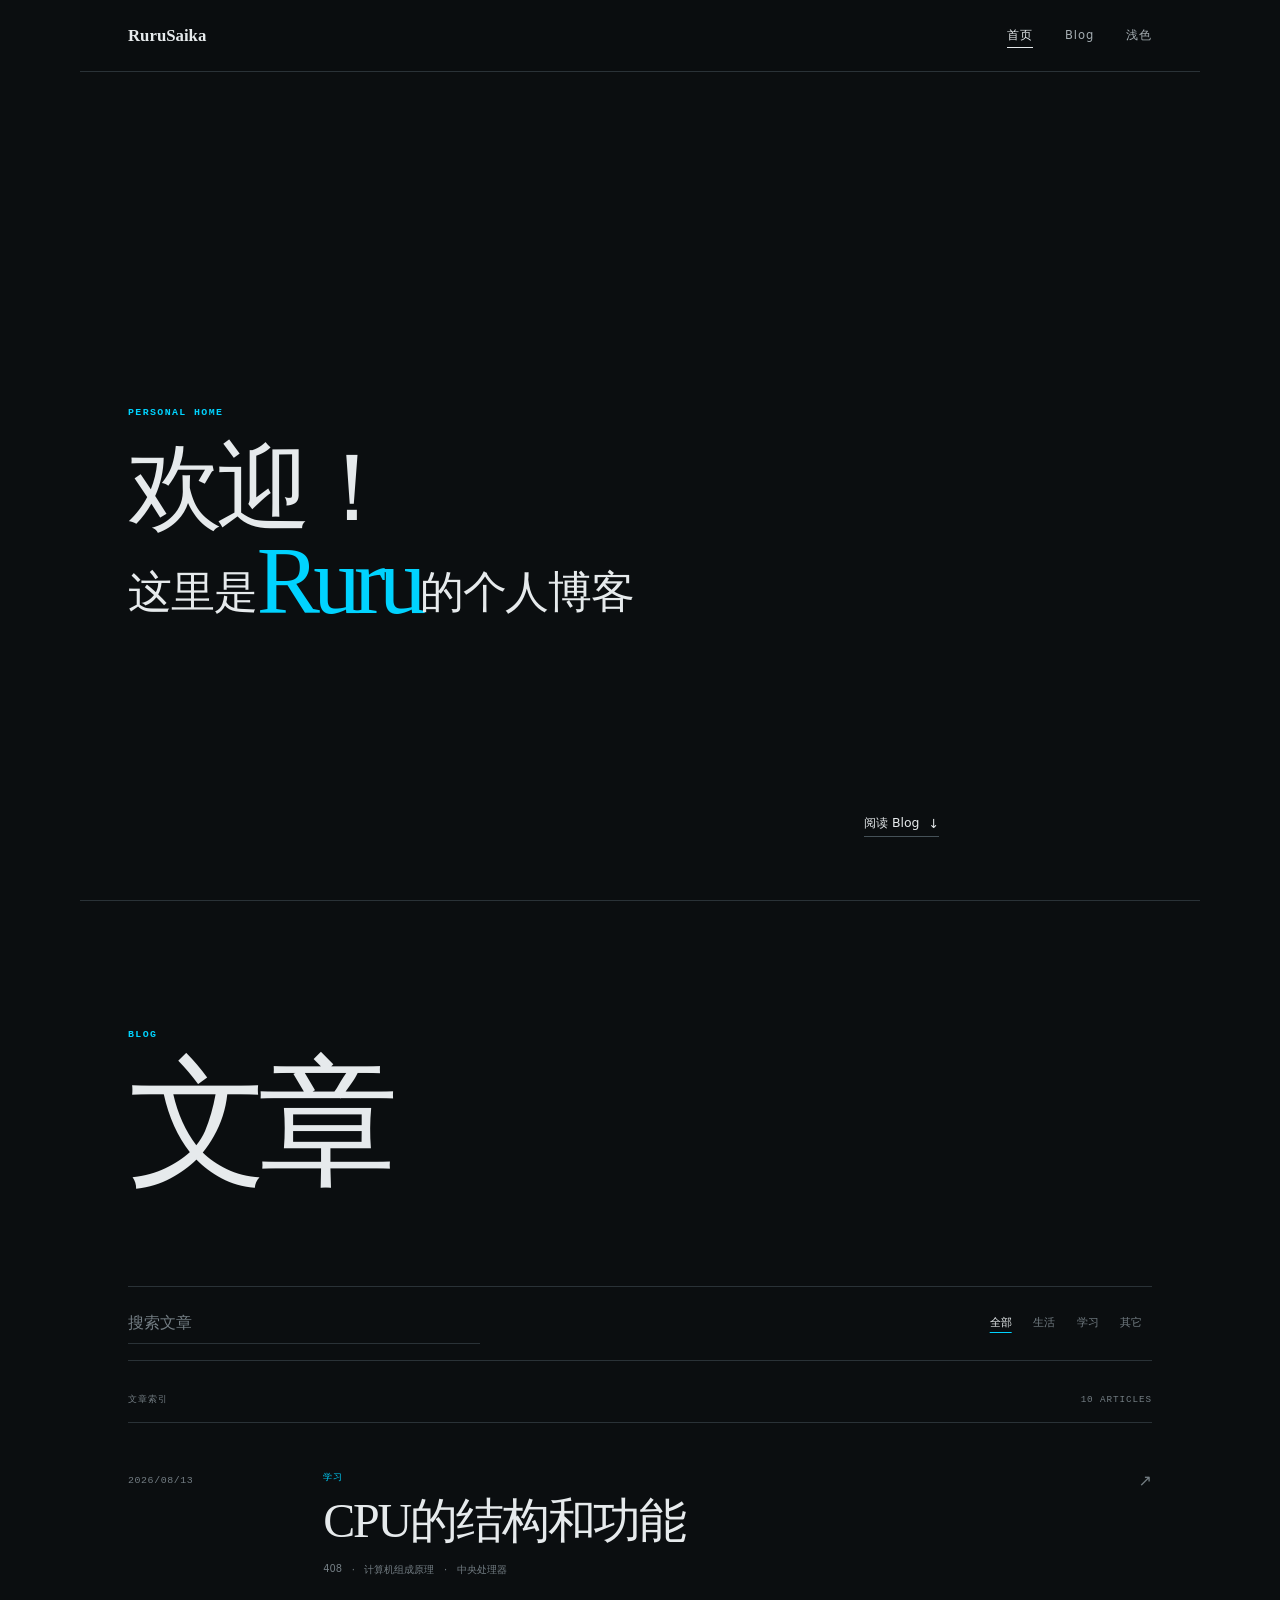
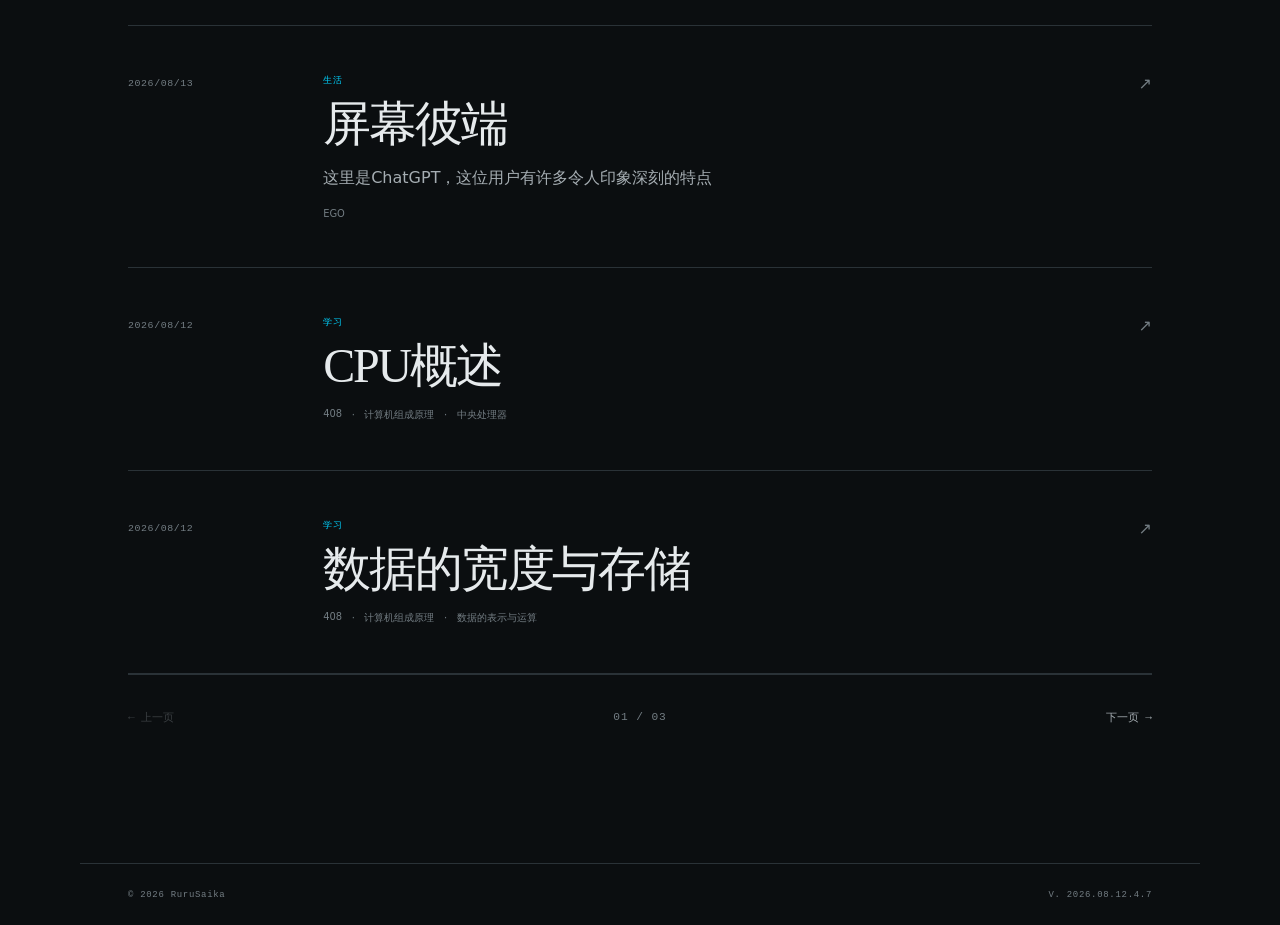
==== index.html @ 7f9a0cf4 "Replace manual blog order with dated pagination" ====
<!doctype html>
<html lang="zh-CN" data-theme="dark">
<head>
    <meta charset="UTF-8">
    <meta name="viewport" content="width=device-width, initial-scale=1.0">
    <meta name="color-scheme" content="dark light">
    <meta name="description" content="RuruSaika 的个人主页与 Blog。">
    <meta name="theme-color" content="#0b0e10">
    <meta name="rurusaika-preference-version" content="2026.08.12.4">
    <meta name="rurusaika-site-version" content="2026.08.12.4.6">
    <meta property="og:type" content="website">
    <meta property="og:url" content="https://rurusaika.github.io/">
    <meta property="og:title" content="RuruSaika — 个人主页">
    <meta property="og:description" content="RuruSaika 的个人主页与 Blog。">
    <meta name="twitter:card" content="summary">
    <meta name="twitter:title" content="RuruSaika — 个人主页">
    <meta name="twitter:description" content="RuruSaika 的个人主页与 Blog。">
    <title>RuruSaika — 个人主页</title>
    <link rel="icon" href="static/img/favicon.svg" type="image/svg+xml" data-theme-favicon data-dark-href="static/img/favicon.svg" data-light-href="static/img/favicon-light.svg">
    <link rel="icon" href="static/img/favicon.ico" sizes="any">
    <link rel="icon" href="static/img/favicon-32.png" type="image/png" sizes="32x32" data-theme-favicon data-dark-href="static/img/favicon-32.png" data-light-href="static/img/favicon-light-32.png">
    <link rel="apple-touch-icon" href="static/img/apple-touch-icon-180.png" sizes="180x180">
    <link rel="stylesheet" href="static/vendor/katex/katex.min.css?v=0.18.4">
    <link rel="stylesheet" href="static/css/styles.css?v=2026.08.12.4.6">
    <script src="static/js/site-version.js?v=2026.08.12.4.6" defer></script>
    <script src="static/vendor/markdown-it/markdown-it.umd.min.js?v=15.0.0" defer></script>
    <script src="static/vendor/katex/katex.min.js?v=0.18.4" defer></script>
    <script src="static/vendor/katex/auto-render.min.js?v=0.18.4" defer></script>
    <script src="study/shared.js?v=2026.08.12.4.6" defer></script>
    <script src="static/js/blog.js?v=2026.08.12.4.6" defer></script>
    <script src="static/js/script.js?v=2026.08.12.4.6" defer></script>
</head>
<body>
    <a class="skip-link" href="#main">跳到主要内容</a>

    <header class="site-header" data-header>
        <a class="brand" href="#top" aria-label="回到页面顶部">RuruSaika</a>
        <nav class="main-nav" aria-label="主要导航">
            <a href="#top">首页</a>
            <a href="#blog">Blog</a>
            <button class="theme-toggle" type="button" data-theme-toggle aria-label="切换为浅色主题" aria-pressed="false">
                <span data-theme-label>浅色</span>
            </button>
        </nav>
    </header>

    <main id="main" tabindex="-1">
        <section class="hero" id="top" aria-labelledby="hero-title">
            <div class="hero-heading">
                <p class="eyebrow">PERSONAL HOME</p>
                <h1 id="hero-title">
                    欢迎！<br>
                    <span class="hero-title-small">这里是</span><span class="hero-title-accent">Ruru</span><span class="hero-title-small">的个人博客</span>
                </h1>
            </div>
            <div class="hero-note">
                <a class="text-link" href="#blog">阅读 Blog <span aria-hidden="true">↓</span></a>
            </div>
        </section>

        <section class="blog-section" id="blog" aria-labelledby="blog-title" data-blog-section>
            <header class="blog-heading" data-blog-intro>
                <div>
                    <p class="eyebrow">BLOG</p>
                    <h2 id="blog-title">文章</h2>
                </div>
            </header>

            <div class="blog-index" data-blog-index>
                <div class="blog-toolbar">
                    <label class="blog-search">
                        <span class="visually-hidden">搜索文章</span>
                        <input type="search" data-blog-search placeholder="搜索文章" autocomplete="off">
                    </label>
                    <div class="blog-controls">
                        <div class="blog-filters" data-blog-filters aria-label="按分类筛选">
                            <button class="active" type="button" data-category="全部">全部</button>
                            <button type="button" data-category="生活">生活</button>
                            <button type="button" data-category="学习">学习</button>
                            <button type="button" data-category="其它">其它</button>
                        </div>
                    </div>
                </div>

                <div class="blog-summary">
                    <span>文章索引</span>
                    <p data-blog-count>LOADING...</p>
                </div>
                <div class="blog-list" data-blog-posts aria-live="polite">
                    <div class="blog-empty">正在整理文章……</div>
                </div>
                <nav class="blog-pagination" data-blog-pagination aria-label="文章分页" hidden>
                    <button type="button" data-blog-page="previous">← 上一页</button>
                    <span data-blog-page-status>01 / 01</span>
                    <button type="button" data-blog-page="next">下一页 →</button>
                </nav>
            </div>

            <article class="blog-reader" data-blog-reader hidden aria-live="polite">
                <button class="blog-back" type="button" data-blog-back>← 返回全部文章</button>
                <div data-blog-article><div class="blog-article-state">正在打开文章……</div></div>
            </article>
        </section>
    </main>

    <footer class="site-footer">
        <span>© <span data-year>2026</span> RuruSaika</span>
        <span>V. <span data-site-version>2026.08.12.4.6</span></span>
    </footer>
</body>
</html>
---- static/css/styles.css ----
:root {
    color-scheme: dark;
    --bg: #0b0e10;
    --surface: #101519;
    --text: #e6eaec;
    --text-soft: #a5adb2;
    --text-faint: #737d83;
    --line: #2a3237;
    --line-strong: #455158;
    --accent: #00d3ff;
    --accent-ink: #051014;
    --header-bg: rgba(11, 14, 16, 0.9);
    --selection: rgba(0, 211, 255, 0.24);
    --max-width: 1120px;
    --reading-width: 720px;
    --page-pad: clamp(1.25rem, 4vw, 3rem);
    --serif: Georgia, "Times New Roman", "Noto Serif SC", serif;
    --sans: Inter, "Noto Sans SC", "Microsoft YaHei", system-ui, sans-serif;
    --mono: "Cascadia Code", "SFMono-Regular", Consolas, monospace;
}

[data-theme="light"] {
    color-scheme: light;
    --bg: #d8d9dd;
    --surface: #e2e3e6;
    --text: #171a1c;
    --text-soft: #51595e;
    --text-faint: #6b7479;
    --line: #b8bdc1;
    --line-strong: #8a9499;
    --accent: #005f73;
    --accent-ink: #f5fbfc;
    --header-bg: rgba(216, 217, 221, 0.9);
    --selection: rgba(0, 95, 115, 0.18);
}

*, *::before, *::after { box-sizing: border-box; }

html {
    scroll-behavior: smooth;
    scroll-padding-top: 5rem;
}

body {
    min-width: 320px;
    margin: 0;
    background: var(--bg);
    color: var(--text);
    font-family: var(--sans);
    font-size: 16px;
    -webkit-font-smoothing: antialiased;
    text-rendering: optimizeLegibility;
}

::selection { background: var(--selection); }

a { color: inherit; }
button, input { font: inherit; }
button { color: inherit; }

:focus-visible {
    outline: 2px solid var(--accent);
    outline-offset: 4px;
}

[hidden] { display: none !important; }

.visually-hidden {
    position: absolute;
    width: 1px;
    height: 1px;
    padding: 0;
    margin: -1px;
    overflow: hidden;
    clip: rect(0, 0, 0, 0);
    white-space: nowrap;
    border: 0;
}

.skip-link {
    position: fixed;
    top: 0.75rem;
    left: 0.75rem;
    z-index: 100;
    padding: 0.7rem 0.9rem;
    background: var(--accent);
    color: var(--accent-ink);
    text-decoration: none;
    transform: translateY(-160%);
}

.skip-link:focus { transform: translateY(0); }

.site-header,
.hero,
.blog-section,
.site-footer {
    width: min(100%, var(--max-width));
    margin-inline: auto;
    padding-inline: var(--page-pad);
}

.site-header {
    position: sticky;
    top: 0;
    z-index: 20;
    min-height: 4.5rem;
    display: flex;
    align-items: center;
    justify-content: space-between;
    gap: 2rem;
    border-bottom: 1px solid var(--line);
    background: var(--header-bg);
    backdrop-filter: blur(14px);
}

.brand {
    font-family: var(--serif);
    font-size: 1.05rem;
    font-weight: 700;
    text-decoration: none;
}

.main-nav {
    display: flex;
    align-items: center;
    gap: clamp(1rem, 3vw, 2rem);
}

.main-nav a,
.theme-toggle {
    padding: 0.25rem 0;
    border: 0;
    border-bottom: 1px solid transparent;
    background: transparent;
    color: var(--text-soft);
    cursor: pointer;
    font-size: 0.72rem;
    letter-spacing: 0.08em;
    text-decoration: none;
}

.main-nav a:hover,
.main-nav a.is-active,
.theme-toggle:hover {
    border-bottom-color: currentColor;
    color: var(--text);
}

.hero {
    position: relative;
    min-height: calc(100svh - 4.5rem);
    display: flex;
    align-items: center;
    padding-top: clamp(6rem, 14vh, 10rem);
    padding-bottom: clamp(3rem, 7vh, 5rem);
}

.eyebrow {
    margin: 0 0 1.5rem;
    color: var(--accent);
    font-family: var(--mono);
    font-size: 0.62rem;
    font-weight: 600;
    letter-spacing: 0.14em;
}

.hero h1 {
    margin: 0;
    font-family: var(--serif);
    font-size: clamp(4rem, 7.4vw, 7rem);
    font-weight: 500;
    line-height: 0.98;
    letter-spacing: -0.07em;
}

.hero-title-small {
    font-size: 0.46em;
    letter-spacing: -0.025em;
    vertical-align: 0.14em;
}

.hero-title-accent {
    color: var(--accent);
}

.hero-note {
    position: absolute;
    right: var(--page-pad);
    bottom: clamp(3rem, 7vh, 5rem);
    width: min(18rem, 36%);
}

.text-link {
    display: inline-flex;
    align-items: center;
    gap: 0.55rem;
    padding-bottom: 0.28rem;
    border-bottom: 1px solid var(--line-strong);
    color: var(--text);
    font-size: 0.78rem;
    text-decoration: none;
}

.text-link:hover { border-color: var(--accent); color: var(--accent); }

.blog-section {
    min-height: 100svh;
    padding-top: clamp(5.5rem, 10vw, 8rem);
    padding-bottom: clamp(6rem, 10vw, 9rem);
    border-top: 1px solid var(--line);
}

.blog-heading {
    display: grid;
    grid-template-columns: minmax(0, 1fr) minmax(18rem, 0.55fr);
    align-items: end;
    gap: clamp(2rem, 8vw, 8rem);
    margin-bottom: clamp(4rem, 8vw, 7rem);
}

.blog-heading h2 {
    margin: 0;
    font-family: var(--serif);
    font-size: clamp(4.5rem, 11vw, 9rem);
    font-weight: 500;
    line-height: 0.85;
    letter-spacing: -0.075em;
}

.blog-heading > p {
    margin: 0;
    color: var(--text-soft);
    line-height: 1.9;
}

.blog-toolbar {
    display: grid;
    grid-template-columns: minmax(12rem, 1fr) auto;
    align-items: center;
    gap: 1.5rem;
    padding: 1rem 0;
    border-top: 1px solid var(--line);
    border-bottom: 1px solid var(--line);
}

.blog-search { width: min(100%, 22rem); }

.blog-search input {
    width: 100%;
    padding: 0.65rem 0;
    border: 0;
    border-bottom: 1px solid var(--line);
    outline: none;
    background: transparent;
    color: var(--text);
}

.blog-search input::placeholder { color: var(--text-faint); }
.blog-search input:focus { border-color: var(--accent); }

.blog-controls,
.blog-filters {
    display: flex;
    align-items: center;
}

.blog-controls { gap: 1rem; }
.blog-filters { gap: 0.15rem; }

.blog-filters button {
    padding: 0.55rem 0.6rem;
    border: 0;
    background: transparent;
    color: var(--text-faint);
    cursor: pointer;
    font-size: 0.68rem;
}

.blog-filters button:hover,
.blog-filters button.active { color: var(--text); }

.blog-filters button.active { text-decoration: underline; text-decoration-color: var(--accent); text-underline-offset: 0.35rem; }

.blog-summary {
    display: flex;
    align-items: center;
    justify-content: space-between;
    gap: 2rem;
    padding: 2rem 0 1rem;
    color: var(--text-faint);
    font-family: var(--mono);
    font-size: 0.58rem;
    letter-spacing: 0.1em;
}

.blog-summary p { margin: 0; }
.blog-list { border-top: 1px solid var(--line); }

.blog-pagination {
    display: grid;
    grid-template-columns: auto 1fr auto;
    align-items: center;
    gap: 1rem;
    padding-top: 1.5rem;
    border-top: 1px solid var(--line);
    color: var(--text-faint);
    font: 0.7rem var(--mono);
    letter-spacing: 0.08em;
    text-align: center;
}

.blog-pagination[hidden] { display: none; }
.blog-pagination button {
    padding: 0.65rem 0;
    border: 0;
    background: transparent;
    color: var(--text-soft);
    cursor: pointer;
}
.blog-pagination button:hover:not(:disabled),
.blog-pagination button:focus-visible { color: var(--accent); }
.blog-pagination button:disabled { opacity: 0.3; cursor: default; }

.blog-card {
    display: grid;
    grid-template-columns: 9rem minmax(0, 1fr) auto;
    gap: clamp(1.5rem, 4vw, 4rem);
    align-items: start;
    padding: clamp(1.75rem, 4vw, 3rem) 0;
    border-bottom: 1px solid var(--line);
    text-decoration: none;
}

.blog-date {
    padding-top: 0.25rem;
    color: var(--text-faint);
    font-family: var(--mono);
    font-size: 0.62rem;
    letter-spacing: 0.06em;
}

.blog-card-content { min-width: 0; }

.blog-subject {
    display: block;
    margin-bottom: 0.7rem;
    color: var(--accent);
    font-family: var(--mono);
    font-size: 0.58rem;
    letter-spacing: 0.1em;
}

.blog-card h3 {
    margin: 0;
    font-family: var(--serif);
    font-size: clamp(1.75rem, 4vw, 3rem);
    font-weight: 500;
    line-height: 1.08;
    letter-spacing: -0.045em;
}

.blog-card p {
    max-width: 42rem;
    margin: 0.9rem 0 0;
    color: var(--text-soft);
    line-height: 1.75;
}

.blog-tags {
    display: flex;
    flex-wrap: wrap;
    gap: 0.6rem;
    margin-top: 1rem;
    color: var(--text-faint);
    font-size: 0.62rem;
}

.blog-tags span + span::before { content: "·"; margin-right: 0.6rem; }

.blog-arrow {
    color: var(--text-faint);
    font-size: 1rem;
    transition: color 160ms ease, transform 160ms ease;
}

.blog-card:hover h3,
.blog-card:focus-visible h3 { color: var(--accent); }

.blog-card:hover .blog-arrow,
.blog-card:focus-visible .blog-arrow { color: var(--accent); transform: translate(0.2rem, -0.2rem); }

.blog-empty,
.blog-article-state {
    min-height: 18rem;
    display: grid;
    place-items: center;
    align-content: center;
    padding: 3rem;
    border-bottom: 1px solid var(--line);
    color: var(--text-soft);
    text-align: center;
    line-height: 1.8;
}

.blog-empty strong,
.blog-article-state strong { display: block; margin-bottom: 0.5rem; color: var(--text); }
.blog-empty p, .blog-article-state p { margin: 0; }

.blog-reader {
    max-width: min(100%, 74rem);
    margin-inline: auto;
    scroll-margin-top: 6rem;
}

.blog-reader > .blog-back,
.blog-article-header { max-width: var(--reading-width); }

.blog-article-layout {
    max-width: var(--reading-width);
}

.blog-article-layout.has-outline {
    display: grid;
    max-width: none;
    grid-template-columns: minmax(0, var(--reading-width)) minmax(11rem, 15rem);
    grid-template-areas: "body outline";
    gap: clamp(3rem, 7vw, 7rem);
    align-items: start;
}

.blog-article-outline {
    grid-area: outline;
    position: sticky;
    top: 6rem;
    min-width: 0;
    max-height: calc(100vh - 7.5rem);
    align-self: start;
    display: grid;
    grid-template-rows: auto minmax(0, 1fr);
    margin-top: clamp(2.5rem, 7vw, 4.5rem);
}
.blog-article-body { grid-area: body; min-width: 0; }

.article-outline {
    --outline-indicator-y: 0px;
    --outline-indicator-height: 14px;
    position: relative;
    min-height: 0;
    max-height: none;
    overflow-x: clip;
    overflow-y: auto;
    margin-top: 1.5rem;
    padding-left: 1rem;
    border-left: 1px solid var(--line);
    font-family: var(--sans);
}

.article-outline-indicator {
    position: absolute;
    left: -1px;
    top: 0;
    width: 2px;
    height: var(--outline-indicator-height);
    background: var(--accent);
    opacity: 0;
    pointer-events: none;
    transform: translateY(var(--outline-indicator-y));
    transition: transform 260ms cubic-bezier(0.22, 1, 0.36, 1), height 180ms ease, opacity 160ms ease;
}
.article-outline.has-active .article-outline-indicator { opacity: 1; }

.article-outline > p {
    margin: 0 0 1rem;
    color: var(--text-faint);
    font-family: var(--mono);
    font-size: 0.58rem;
    letter-spacing: 0.12em;
}

.article-outline ol { margin: 0; padding: 0; list-style: none; }
.article-outline li { margin: 0.7rem 0; line-height: 1.45; }
.article-outline li[data-level="2"] { padding-left: 0.65rem; }
.article-outline li[data-level="3"] { padding-left: 1.3rem; }
.article-outline li[data-level="4"] { padding-left: 1.95rem; }
.article-outline a { display: block; color: var(--text-soft); font-size: 0.75rem; text-decoration: none; transition: color 160ms ease, transform 220ms ease; }
.article-outline li[data-level="1"] a { font-size: 0.84rem; }
.article-outline a.active { color: var(--accent); transform: translateX(0.18rem); }
.article-outline a:hover,
.article-outline a:focus-visible { color: var(--accent); }

.blog-back {
    display: block;
    width: max-content;
    padding: 0 0 0.7rem;
    border: 0;
    border-bottom: 1px solid var(--accent);
    background: transparent;
    color: var(--accent);
    cursor: pointer;
    font-size: 0.72rem;
    font-weight: 700;
    transition: transform 160ms ease;
}

.blog-back:hover,
.blog-back:focus-visible { transform: translateX(-0.25rem); }

.blog-article-header {
    padding: clamp(3.5rem, 9vw, 6.5rem) 0 2.5rem;
    border-bottom: 1px solid var(--line);
}

.blog-article-info {
    display: flex;
    flex-wrap: wrap;
    gap: 1rem;
    color: var(--text-faint);
    font-family: var(--mono);
    font-size: 0.58rem;
    letter-spacing: 0.08em;
}

.blog-article-info span:first-child { color: var(--accent); }

.blog-article-header h2 {
    margin: 1.3rem 0 1.5rem;
    font-family: var(--serif);
    font-size: clamp(2.8rem, 8vw, 5.5rem);
    font-weight: 500;
    line-height: 1;
    letter-spacing: -0.06em;
}

.blog-article-header > p {
    margin: 0;
    color: var(--text-soft);
    font-size: 1.05rem;
    line-height: 1.85;
}

.blog-article-body {
    padding: clamp(2.5rem, 7vw, 4.5rem) 0 1rem;
    font-family: var(--serif);
    font-size: 1.08rem;
    line-height: 1.95;
}

.blog-article-body h1,
.blog-article-body h2,
.blog-article-body h3,
.blog-article-body h4,
.blog-article-body h5,
.blog-article-body h6 {
    margin: 2.6em 0 0.8em;
    font-family: var(--serif);
    line-height: 1.25;
}

.blog-article-body h1, .blog-article-body h2 { padding-bottom: 0.45rem; border-bottom: 1px solid var(--line); font-size: 1.9rem; }
.blog-article-body h3 { font-size: 1.45rem; }
.blog-article-body p { margin: 1.2rem 0; }
.blog-article-body a { color: var(--accent); text-underline-offset: 0.2em; }
.blog-article-body mark { background: transparent; color: var(--accent); }
.blog-article-body ul, .blog-article-body ol { margin: 1rem 0; padding-left: 1.6rem; }
.blog-article-body li { margin: 0.45rem 0; padding-left: 0.15rem; }
.blog-article-body li > p { margin: 0.55rem 0; }
.blog-article-body li > ul, .blog-article-body li > ol { margin: 0.35rem 0; }
.blog-article-body .task-list-item { list-style: none; }
.blog-article-body .task-list-checkbox { margin: 0 0.5rem 0 -1.35rem; accent-color: var(--accent); }

.blog-article-body table {
    display: block;
    width: 100%;
    margin: 1.5rem 0;
    overflow-x: auto;
    border-collapse: collapse;
}

.blog-article-body th,
.blog-article-body td { padding: 0.55rem 0.75rem; border: 1px solid var(--line); text-align: left; }
.blog-article-body th { background: var(--surface); }
.blog-article-body hr { margin: 2.5rem 0; border: 0; border-top: 1px solid var(--line); }

.blog-article-body blockquote {
    margin: 2rem 0;
    padding: 0 0 0 1.25rem;
    border-left: 2px solid var(--accent);
    color: var(--text-soft);
}

.blog-article-body pre {
    overflow-x: auto;
    padding: 1.25rem;
    border: 1px solid var(--line);
    background: var(--surface);
    font: 0.88rem/1.7 var(--mono);
}

.blog-article-body code:not(pre code) {
    padding: 0.12rem 0.3rem;
    background: var(--surface);
    font-family: var(--mono);
    font-size: 0.88em;
}

.blog-article-body [id] { scroll-margin-top: 6rem; }
.blog-article-reserve { min-height: calc(100svh - min(30svh, 12rem) + 2rem); }

@media (max-width: 980px) {
    .blog-reader { max-width: var(--reading-width); }
    .blog-article-layout.has-outline {
        display: flex;
        flex-direction: column;
        gap: 0;
    }
    .blog-article-outline { order: 0; width: 100%; }
    .blog-article-body { order: 1; width: 100%; }
    .blog-article-outline { position: static; max-height: none; display: block; margin-top: 2.5rem; }
    .article-outline { position: static; max-height: none; margin-top: 2.5rem; overflow: visible; }
}

@media (prefers-reduced-motion: reduce) {
    .article-outline-indicator,
    .article-outline a { transition: none; }
}

.blog-article-body .katex { font-size: 1.05em; }
.blog-article-body .katex-display {
    max-width: 100%;
    margin: 1.8rem 0;
    padding: 0.25rem 0 0.4rem;
    overflow-x: auto;
    overflow-y: hidden;
}

.blog-article-body img {
    display: block;
    max-width: 100%;
    height: auto;
    margin: 2rem auto;
}

.blog-article-body figure { margin: 1.5rem 0; }
.blog-article-body figcaption { margin-top: 0.5rem; color: var(--text-soft); font-family: var(--sans); font-size: 0.78rem; text-align: center; }
.blog-article-body details { margin: 1.25rem 0; padding: 0.8rem 1rem; border: 1px solid var(--line); }
.blog-article-body summary { cursor: pointer; color: var(--text); font-family: var(--sans); }
.blog-article-body kbd { padding: 0.12rem 0.35rem; border: 1px solid var(--line-strong); font: 0.82em var(--mono); }

.site-footer {
    display: flex;
    justify-content: space-between;
    gap: 2rem;
    padding-top: 1.6rem;
    padding-bottom: 1.6rem;
    border-top: 1px solid var(--line);
    color: var(--text-faint);
    font-family: var(--mono);
    font-size: 0.56rem;
    letter-spacing: 0.08em;
}

@media (max-width: 820px) {
    .hero { display: grid; align-content: end; gap: 3rem; }
    .hero-note { position: static; width: auto; max-width: 34rem; }
    .blog-heading { grid-template-columns: 1fr; }
    .blog-heading > p { max-width: 34rem; }
    .blog-toolbar { grid-template-columns: 1fr; align-items: start; }
    .blog-controls { justify-content: space-between; }
}

@media (max-width: 600px) {
    html { scroll-padding-top: 4rem; }
    .site-header { min-height: 4rem; }
    .main-nav { gap: 0.9rem; }
    .main-nav a:first-child { display: none; }
    .hero { min-height: calc(100svh - 4rem); padding-top: 4rem; }
    .hero h1 { font-size: clamp(2.6rem, 10.8vw, 4.1rem); }
    .blog-heading h2 { font-size: clamp(4.2rem, 22vw, 6.5rem); }
    .blog-controls { align-items: flex-start; flex-direction: column; }
    .blog-card { grid-template-columns: 1fr auto; gap: 1.1rem; }
    .blog-date { grid-column: 1 / -1; }
    .blog-card-content { grid-column: 1; }
    .blog-arrow { grid-column: 2; grid-row: 2; }
    .blog-card p { font-size: 0.92rem; }
    .site-footer { align-items: flex-start; flex-direction: column; gap: 0.6rem; }
}

@media (prefers-reduced-motion: reduce) {
    html { scroll-behavior: auto; }
    *, *::before, *::after { transition-duration: 0.01ms !important; }
}
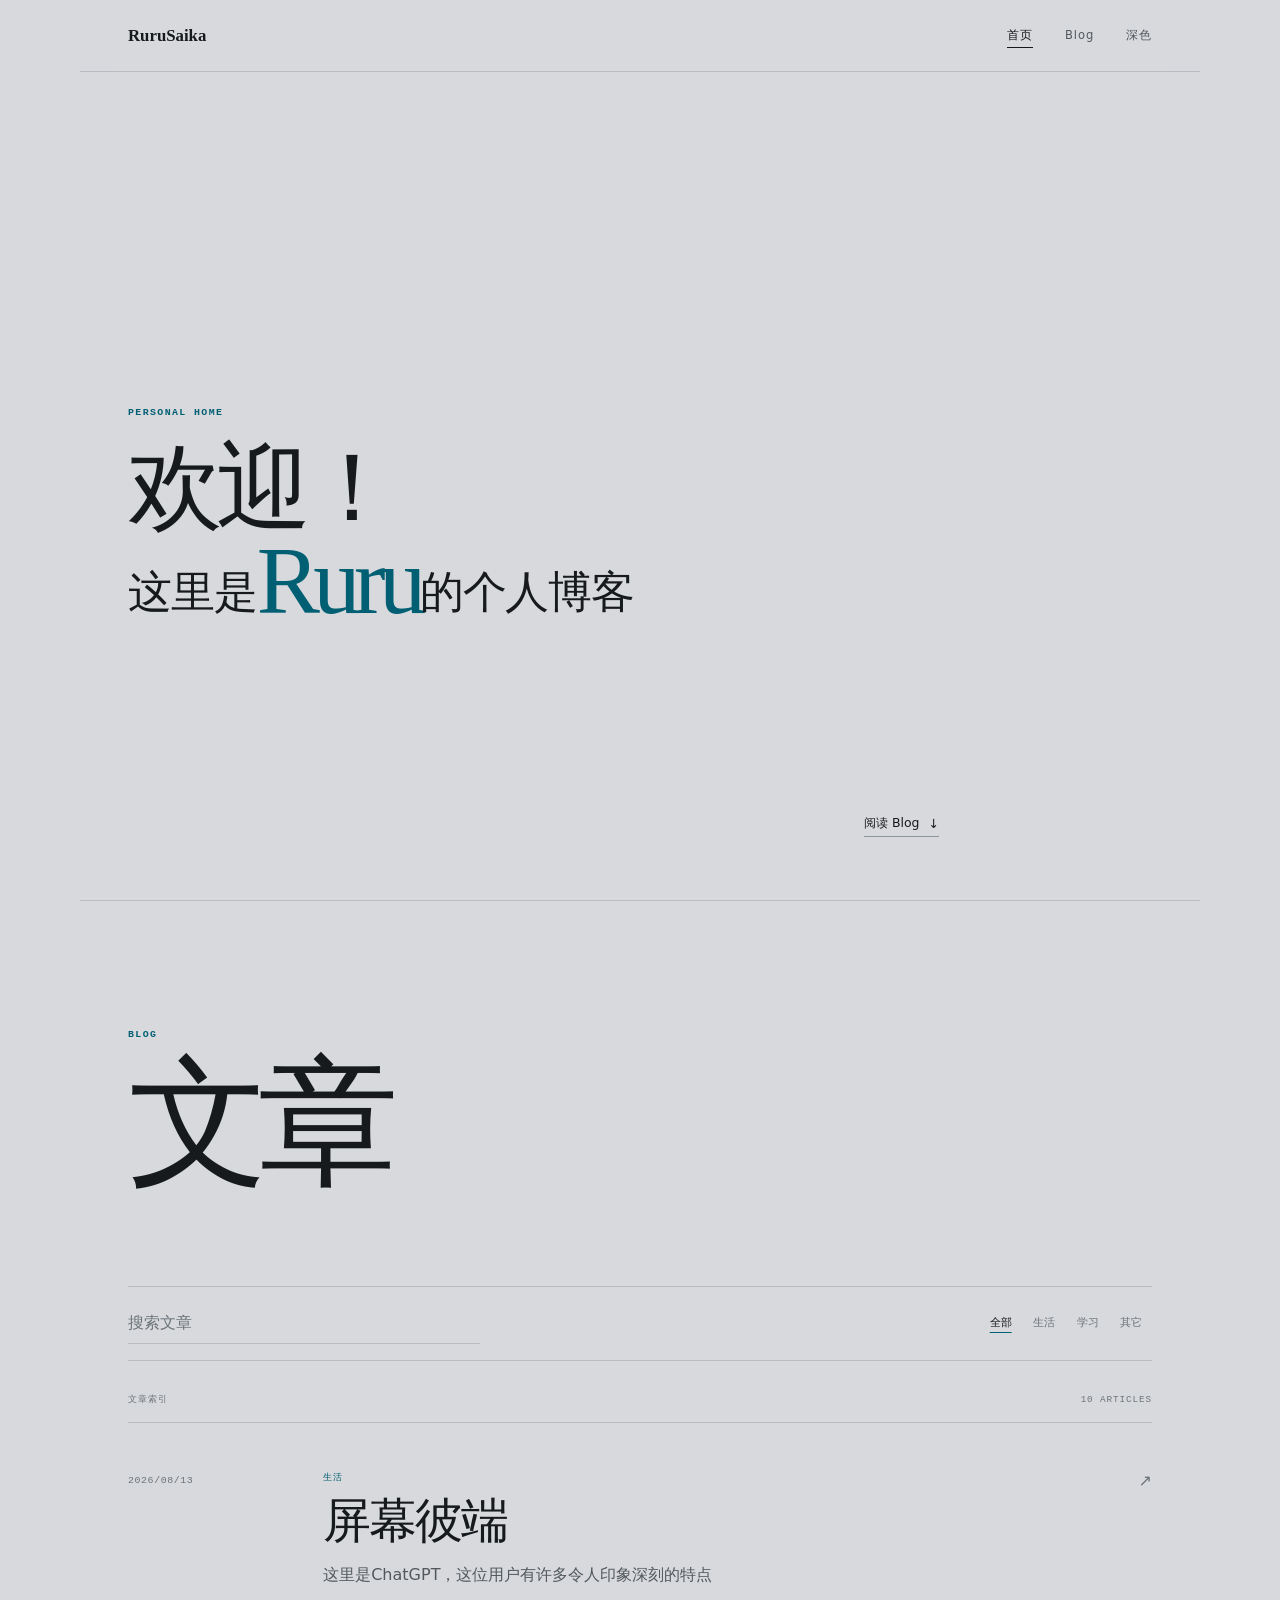
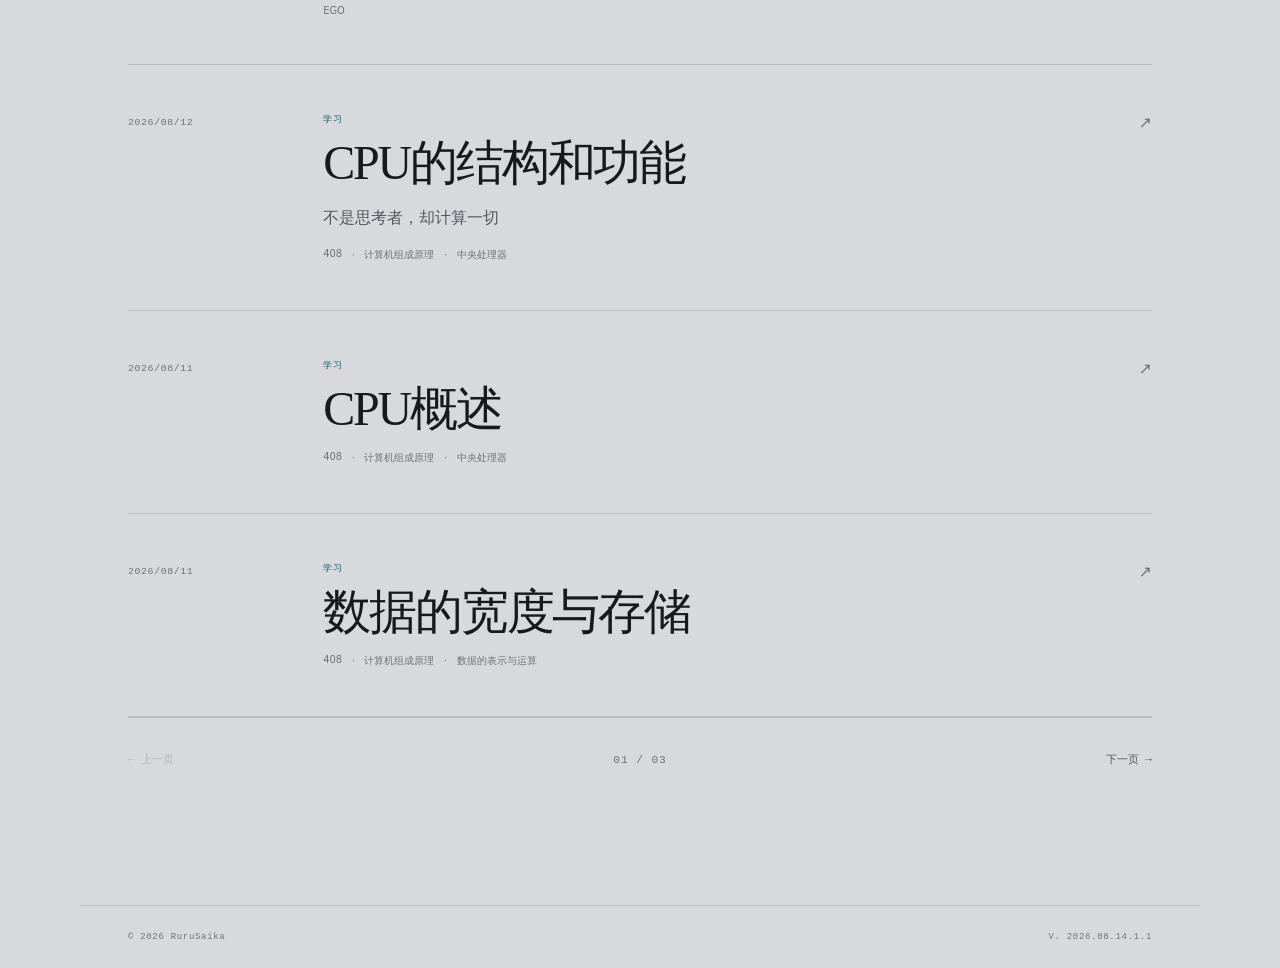
==== commit cf4d4536: "Adopt charcoal theme and browser theme preference" ====
--- a/index.html
+++ b/index.html
@@ -1,13 +1,23 @@
 <!doctype html>
-<html lang="zh-CN" data-theme="dark">
+<html lang="zh-CN" data-theme="light">
 <head>
     <meta charset="UTF-8">
     <meta name="viewport" content="width=device-width, initial-scale=1.0">
     <meta name="color-scheme" content="dark light">
     <meta name="description" content="RuruSaika 的个人主页与 Blog。">
-    <meta name="theme-color" content="#0b0e10">
-    <meta name="rurusaika-preference-version" content="2026.08.12.4">
-    <meta name="rurusaika-site-version" content="2026.08.12.4.6">
+    <meta name="theme-color" content="#d8d9dd">
+    <script>
+        (() => {
+            let theme = null;
+            try { theme = localStorage.getItem("ruru-theme"); } catch { /* Use browser preference. */ }
+            if (theme !== "light" && theme !== "dark") {
+                theme = matchMedia("(prefers-color-scheme: dark)").matches ? "dark" : "light";
+            }
+            document.documentElement.dataset.theme = theme;
+        })();
+    </script>
+    <meta name="rurusaika-preference-version" content="2026.08.14.1">
+    <meta name="rurusaika-site-version" content="2026.08.14.1.1">
     <meta property="og:type" content="website">
     <meta property="og:url" content="https://rurusaika.github.io/">
     <meta property="og:title" content="RuruSaika — 个人主页">
@@ -16,19 +26,19 @@
     <meta name="twitter:title" content="RuruSaika — 个人主页">
     <meta name="twitter:description" content="RuruSaika 的个人主页与 Blog。">
     <title>RuruSaika — 个人主页</title>
-    <link rel="icon" href="static/img/favicon.svg" type="image/svg+xml" data-theme-favicon data-dark-href="static/img/favicon.svg" data-light-href="static/img/favicon-light.svg">
-    <link rel="icon" href="static/img/favicon.ico" sizes="any">
-    <link rel="icon" href="static/img/favicon-32.png" type="image/png" sizes="32x32" data-theme-favicon data-dark-href="static/img/favicon-32.png" data-light-href="static/img/favicon-light-32.png">
-    <link rel="apple-touch-icon" href="static/img/apple-touch-icon-180.png" sizes="180x180">
+    <link rel="icon" href="static/img/favicon-light.svg" type="image/svg+xml" data-theme-favicon data-dark-href="static/img/favicon.svg" data-light-href="static/img/favicon-light.svg">
+    <link rel="icon" href="static/img/favicon-light.ico" sizes="any" data-theme-favicon data-dark-href="static/img/favicon.ico" data-light-href="static/img/favicon-light.ico">
+    <link rel="icon" href="static/img/favicon-light-32.png" type="image/png" sizes="32x32" data-theme-favicon data-dark-href="static/img/favicon-32.png" data-light-href="static/img/favicon-light-32.png">
+    <link rel="apple-touch-icon" href="static/img/apple-touch-icon-light-180.png" sizes="180x180" data-theme-favicon data-dark-href="static/img/apple-touch-icon-180.png" data-light-href="static/img/apple-touch-icon-light-180.png">
     <link rel="stylesheet" href="static/vendor/katex/katex.min.css?v=0.18.4">
-    <link rel="stylesheet" href="static/css/styles.css?v=2026.08.12.4.6">
-    <script src="static/js/site-version.js?v=2026.08.12.4.6" defer></script>
+    <link rel="stylesheet" href="static/css/styles.css?v=2026.08.14.1.1">
+    <script src="static/js/site-version.js?v=2026.08.14.1.1" defer></script>
     <script src="static/vendor/markdown-it/markdown-it.umd.min.js?v=15.0.0" defer></script>
     <script src="static/vendor/katex/katex.min.js?v=0.18.4" defer></script>
     <script src="static/vendor/katex/auto-render.min.js?v=0.18.4" defer></script>
-    <script src="study/shared.js?v=2026.08.12.4.6" defer></script>
-    <script src="static/js/blog.js?v=2026.08.12.4.6" defer></script>
-    <script src="static/js/script.js?v=2026.08.12.4.6" defer></script>
+    <script src="study/shared.js?v=2026.08.14.1.1" defer></script>
+    <script src="static/js/blog.js?v=2026.08.14.1.1" defer></script>
+    <script src="static/js/script.js?v=2026.08.14.1.1" defer></script>
 </head>
 <body>
     <a class="skip-link" href="#main">跳到主要内容</a>
@@ -105,7 +115,7 @@
 
     <footer class="site-footer">
         <span>© <span data-year>2026</span> RuruSaika</span>
-        <span>V. <span data-site-version>2026.08.12.4.6</span></span>
+        <span>V. <span data-site-version>2026.08.14.1.1</span></span>
     </footer>
 </body>
 </html>
--- a/static/css/styles.css
+++ b/static/css/styles.css
@@ -1,16 +1,17 @@
 :root {
     color-scheme: dark;
-    --bg: #0b0e10;
-    --surface: #101519;
-    --text: #e6eaec;
-    --text-soft: #a5adb2;
-    --text-faint: #737d83;
-    --line: #2a3237;
-    --line-strong: #455158;
+    --bg: #101010;
+    --surface: #1a1a1a;
+    --surface-elevated: #262626;
+    --text: #f2f2f2;
+    --text-soft: #b0b0b0;
+    --text-faint: #7a7a7a;
+    --line: #3b3b3b;
+    --line-strong: #505050;
     --accent: #00d3ff;
-    --accent-ink: #051014;
-    --header-bg: rgba(11, 14, 16, 0.9);
-    --selection: rgba(0, 211, 255, 0.24);
+    --accent-ink: #101010;
+    --header-bg: rgba(16, 16, 16, 0.9);
+    --selection: rgba(0, 211, 255, 0.2);
     --max-width: 1120px;
     --reading-width: 720px;
     --page-pad: clamp(1.25rem, 4vw, 3rem);
@@ -23,6 +24,7 @@
     color-scheme: light;
     --bg: #d8d9dd;
     --surface: #e2e3e6;
+    --surface-elevated: #e2e3e6;
     --text: #171a1c;
     --text-soft: #51595e;
     --text-faint: #6b7479;
@@ -561,6 +563,7 @@
 .blog-article-body h3 { font-size: 1.45rem; }
 .blog-article-body p { margin: 1.2rem 0; }
 .blog-article-body a { color: var(--accent); text-underline-offset: 0.2em; }
+.blog-article-body u { text-decoration-color: var(--accent); }
 .blog-article-body mark { background: transparent; color: var(--accent); }
 .blog-article-body ul, .blog-article-body ol { margin: 1rem 0; padding-left: 1.6rem; }
 .blog-article-body li { margin: 0.45rem 0; padding-left: 0.15rem; }
@@ -593,13 +596,13 @@
     overflow-x: auto;
     padding: 1.25rem;
     border: 1px solid var(--line);
-    background: var(--surface);
+    background: var(--surface-elevated);
     font: 0.88rem/1.7 var(--mono);
 }
 
 .blog-article-body code:not(pre code) {
     padding: 0.12rem 0.3rem;
-    background: var(--surface);
+    background: var(--surface-elevated);
     font-family: var(--mono);
     font-size: 0.88em;
 }
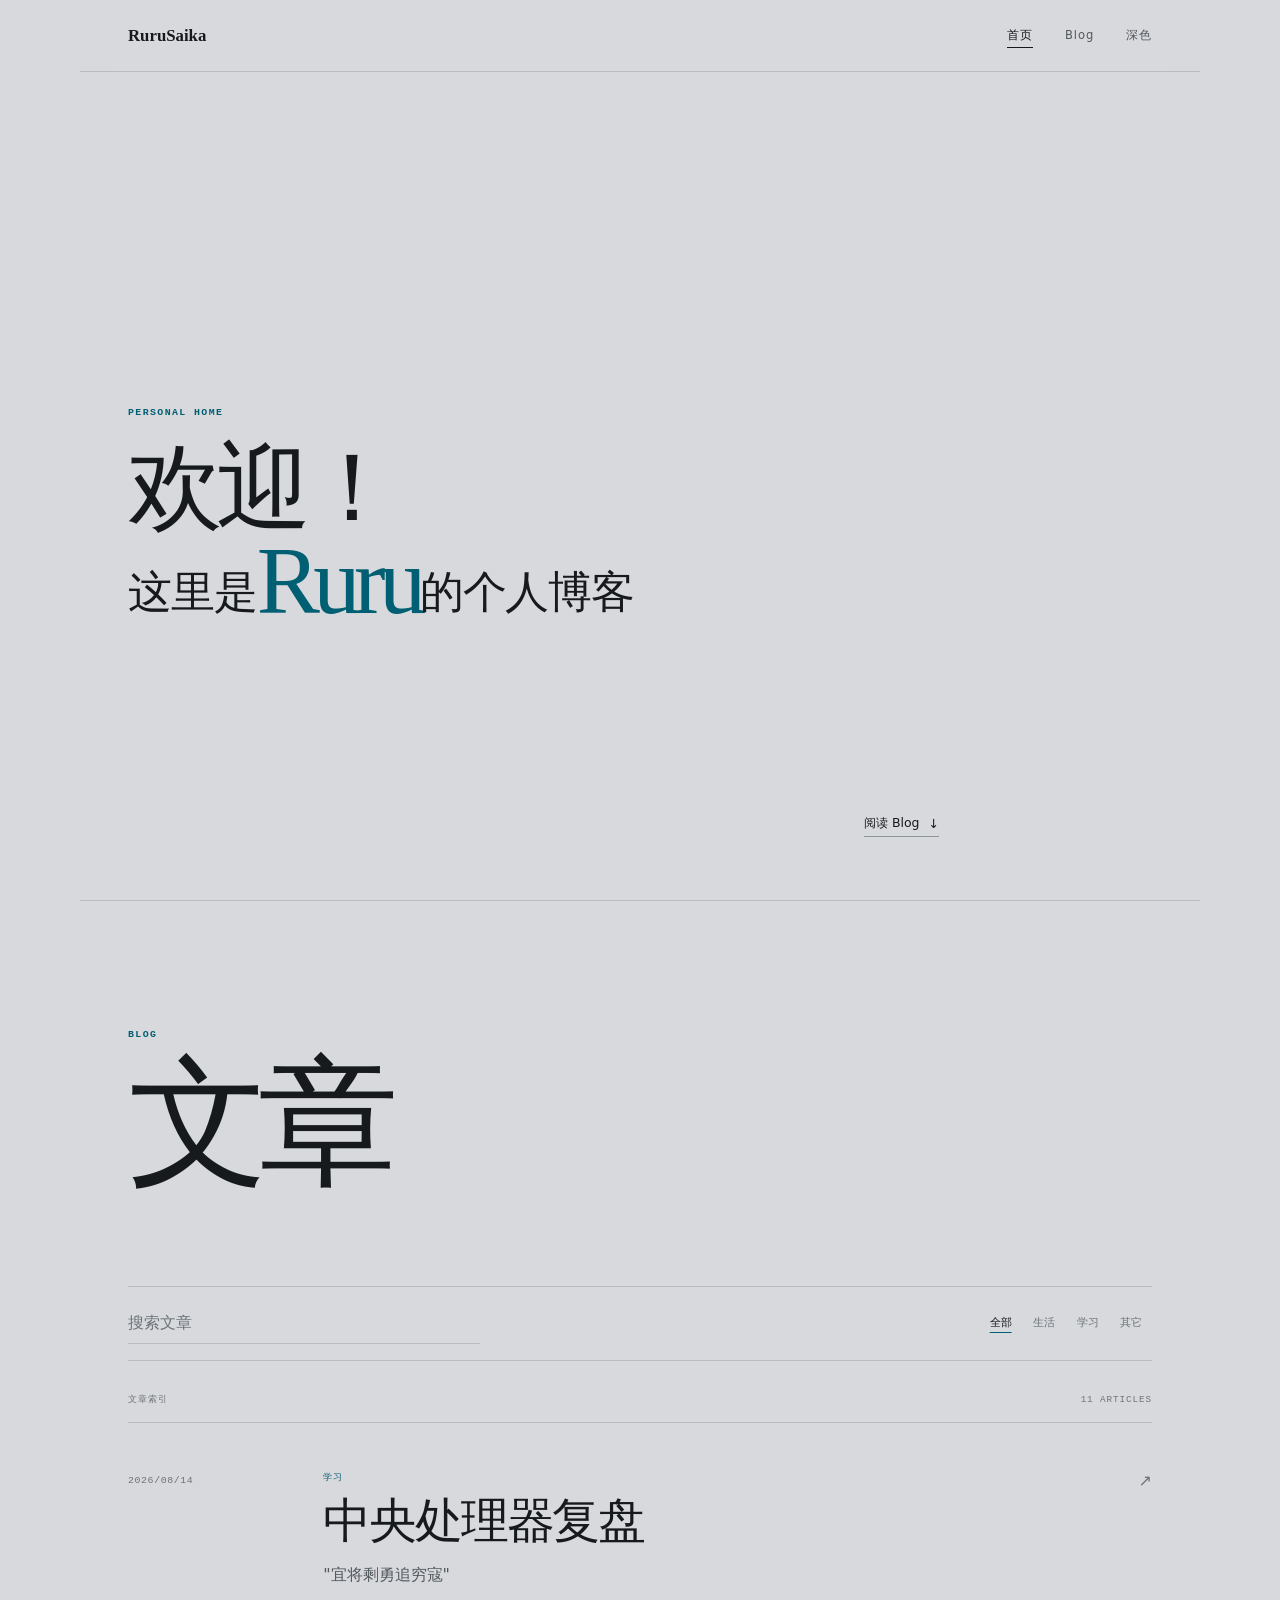
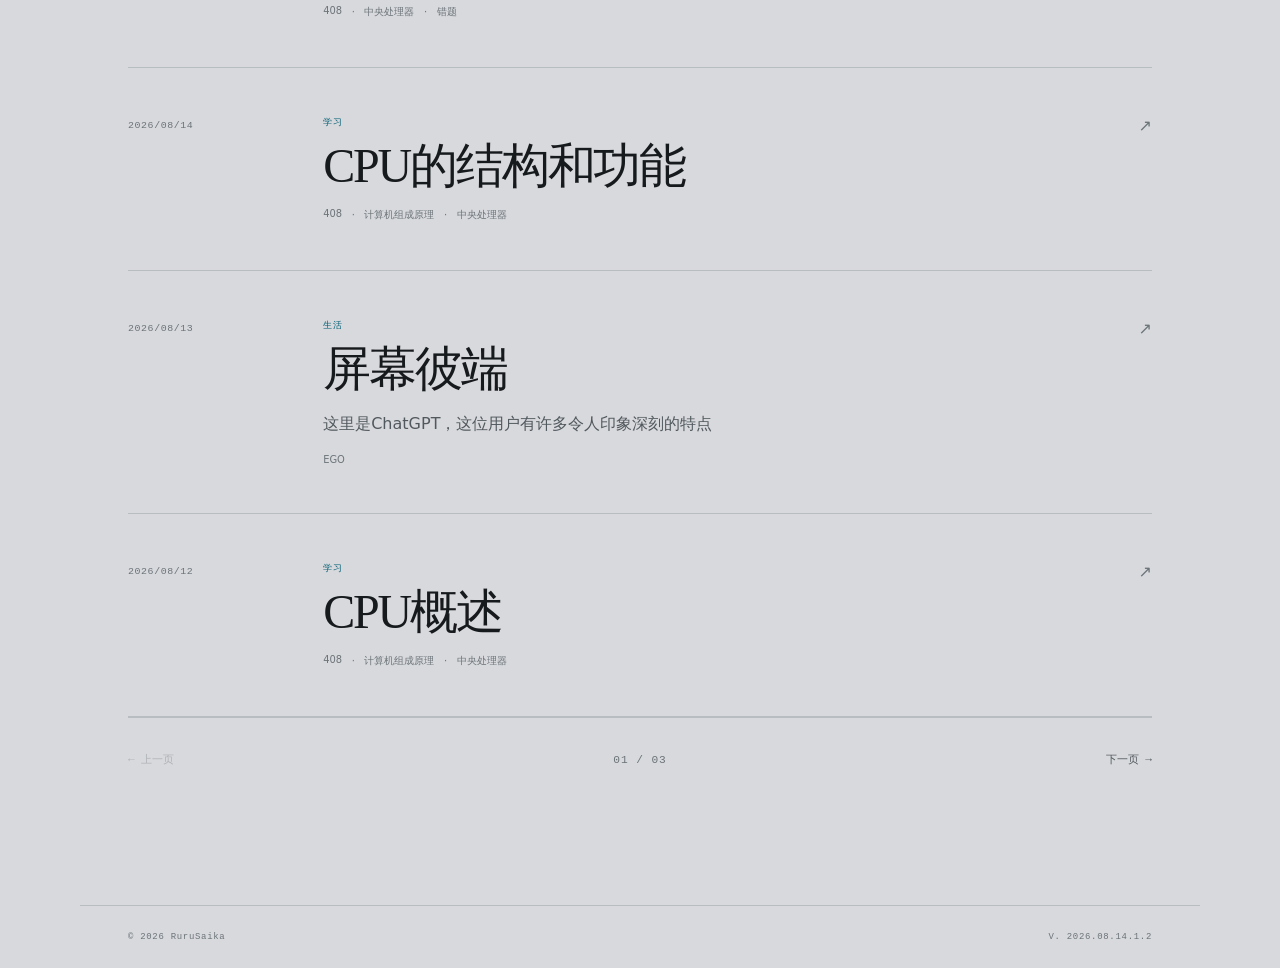
==== commit b6350198: "Align editor ordering with homepage setting" ====
--- a/index.html
+++ b/index.html
@@ -17,7 +17,7 @@
         })();
     </script>
     <meta name="rurusaika-preference-version" content="2026.08.14.1">
-    <meta name="rurusaika-site-version" content="2026.08.14.1.1">
+    <meta name="rurusaika-site-version" content="2026.08.14.1.2">
     <meta property="og:type" content="website">
     <meta property="og:url" content="https://rurusaika.github.io/">
     <meta property="og:title" content="RuruSaika — 个人主页">
@@ -31,14 +31,14 @@
     <link rel="icon" href="static/img/favicon-light-32.png" type="image/png" sizes="32x32" data-theme-favicon data-dark-href="static/img/favicon-32.png" data-light-href="static/img/favicon-light-32.png">
     <link rel="apple-touch-icon" href="static/img/apple-touch-icon-light-180.png" sizes="180x180" data-theme-favicon data-dark-href="static/img/apple-touch-icon-180.png" data-light-href="static/img/apple-touch-icon-light-180.png">
     <link rel="stylesheet" href="static/vendor/katex/katex.min.css?v=0.18.4">
-    <link rel="stylesheet" href="static/css/styles.css?v=2026.08.14.1.1">
-    <script src="static/js/site-version.js?v=2026.08.14.1.1" defer></script>
+    <link rel="stylesheet" href="static/css/styles.css?v=2026.08.14.1.2">
+    <script src="static/js/site-version.js?v=2026.08.14.1.2" defer></script>
     <script src="static/vendor/markdown-it/markdown-it.umd.min.js?v=15.0.0" defer></script>
     <script src="static/vendor/katex/katex.min.js?v=0.18.4" defer></script>
     <script src="static/vendor/katex/auto-render.min.js?v=0.18.4" defer></script>
-    <script src="study/shared.js?v=2026.08.14.1.1" defer></script>
-    <script src="static/js/blog.js?v=2026.08.14.1.1" defer></script>
-    <script src="static/js/script.js?v=2026.08.14.1.1" defer></script>
+    <script src="study/shared.js?v=2026.08.14.1.2" defer></script>
+    <script src="static/js/blog.js?v=2026.08.14.1.2" defer></script>
+    <script src="static/js/script.js?v=2026.08.14.1.2" defer></script>
 </head>
 <body>
     <a class="skip-link" href="#main">跳到主要内容</a>
@@ -115,7 +115,7 @@
 
     <footer class="site-footer">
         <span>© <span data-year>2026</span> RuruSaika</span>
-        <span>V. <span data-site-version>2026.08.14.1.1</span></span>
+        <span>V. <span data-site-version>2026.08.14.1.2</span></span>
     </footer>
 </body>
 </html>
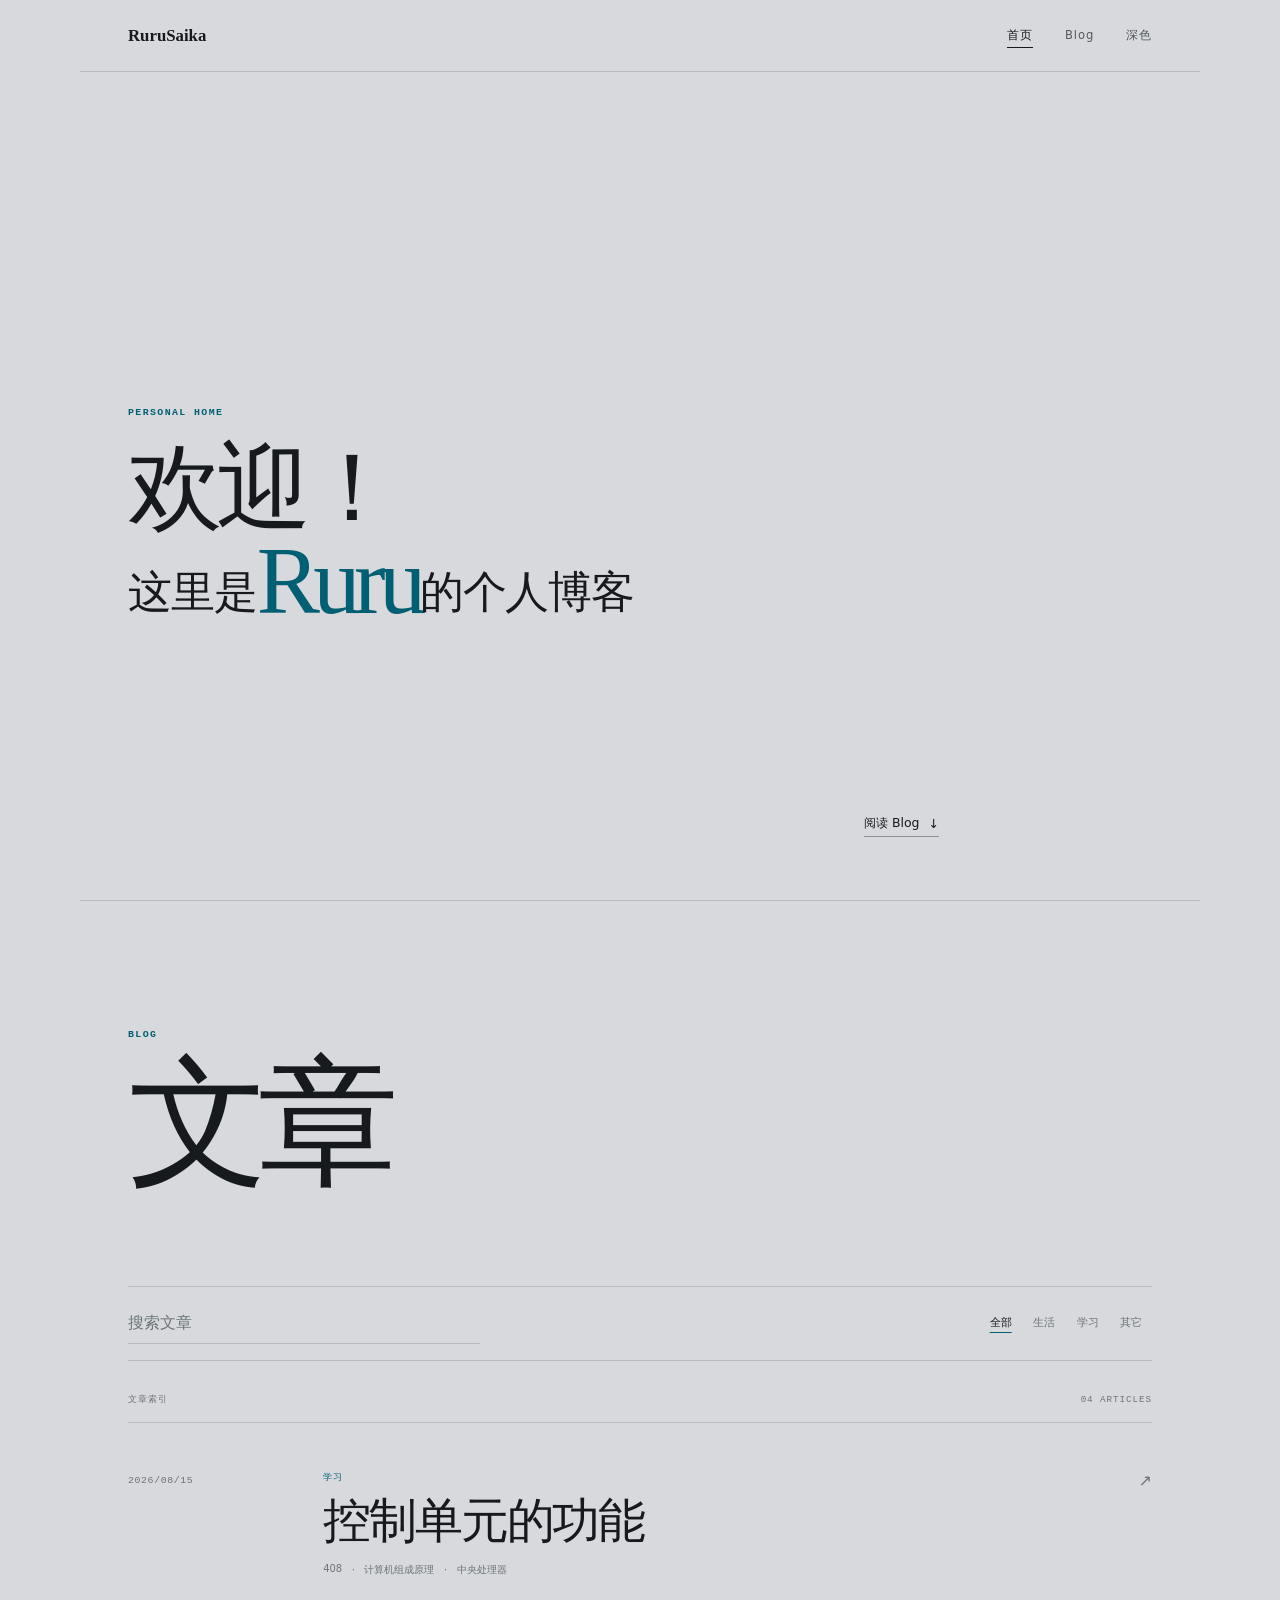
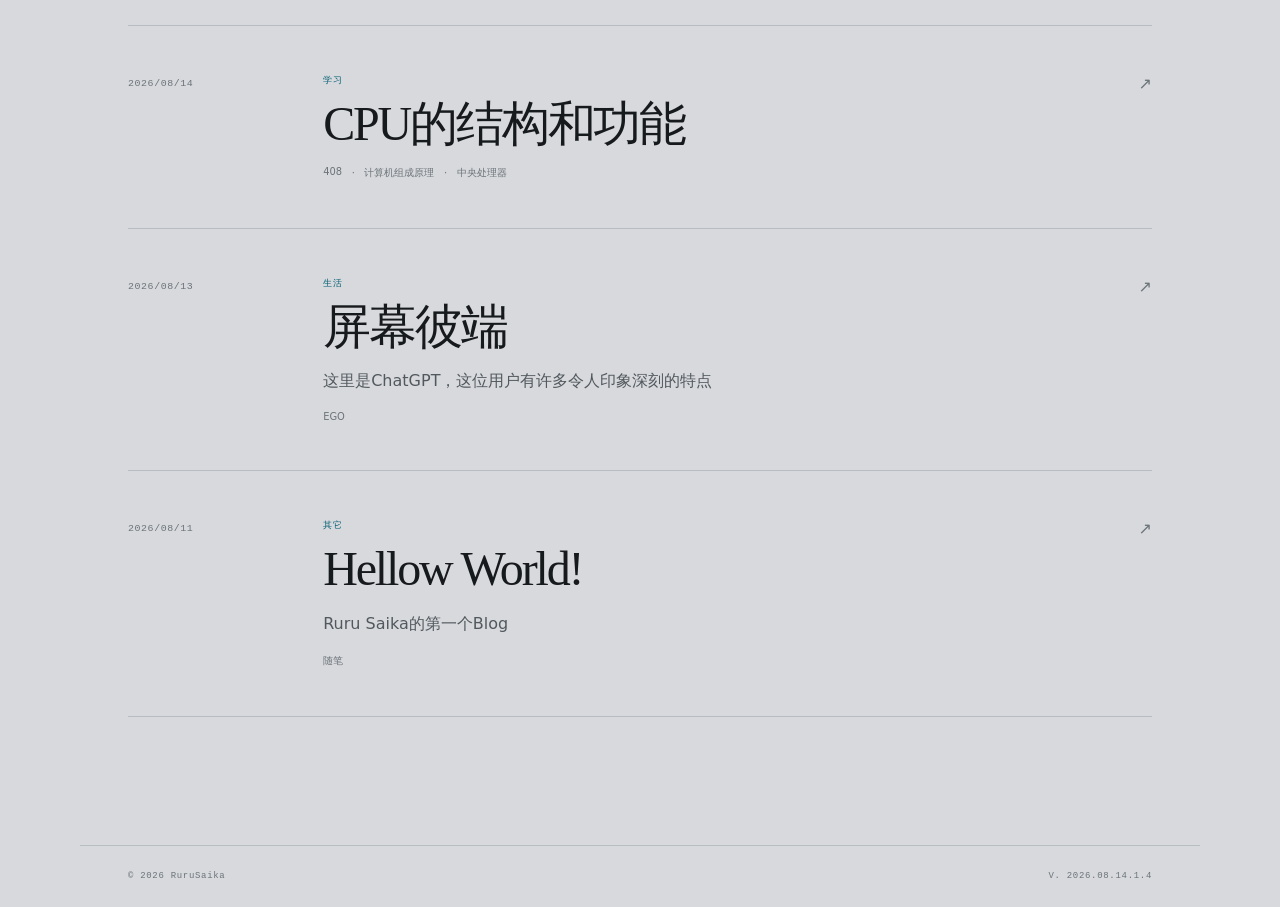
==== commit 3f3fdf2f: "Use Source Serif 4 for article body text" ====
--- a/index.html
+++ b/index.html
@@ -31,6 +31,7 @@
     <link rel="icon" href="static/img/favicon-light-32.png" type="image/png" sizes="32x32" data-theme-favicon data-dark-href="static/img/favicon-32.png" data-light-href="static/img/favicon-light-32.png">
     <link rel="apple-touch-icon" href="static/img/apple-touch-icon-light-180.png" sizes="180x180" data-theme-favicon data-dark-href="static/img/apple-touch-icon-180.png" data-light-href="static/img/apple-touch-icon-light-180.png">
     <link rel="stylesheet" href="static/vendor/katex/katex.min.css?v=0.18.4">
+    <link rel="stylesheet" href="static/css/fonts.css?v=2026.08.15.1">
     <link rel="stylesheet" href="static/css/styles.css?v=2026.08.14.1.2">
     <script src="static/js/site-version.js?v=2026.08.14.1.2" defer></script>
     <script src="static/vendor/markdown-it/markdown-it.umd.min.js?v=15.0.0" defer></script>
--- a/static/css/fonts.css
+++ b/static/css/fonts.css
@@ -0,0 +1,15 @@
+@font-face {
+    font-family: "Source Serif 4";
+    src: url("../fonts/source-serif-4/SourceSerif4Variable-Roman.woff2") format("woff2");
+    font-style: normal;
+    font-weight: 200 900;
+    font-display: swap;
+}
+
+@font-face {
+    font-family: "Source Serif 4";
+    src: url("../fonts/source-serif-4/SourceSerif4Variable-Italic.woff2") format("woff2");
+    font-style: italic;
+    font-weight: 200 900;
+    font-display: swap;
+}
--- a/static/css/styles.css
+++ b/static/css/styles.css
@@ -16,6 +16,7 @@
     --reading-width: 720px;
     --page-pad: clamp(1.25rem, 4vw, 3rem);
     --serif: Georgia, "Times New Roman", "Noto Serif SC", serif;
+    --article-serif: "Source Serif 4", "Noto Serif SC", Georgia, serif;
     --sans: Inter, "Noto Sans SC", "Microsoft YaHei", system-ui, sans-serif;
     --mono: "Cascadia Code", "SFMono-Regular", Consolas, monospace;
 }
@@ -543,9 +544,10 @@
 
 .blog-article-body {
     padding: clamp(2.5rem, 7vw, 4.5rem) 0 1rem;
-    font-family: var(--serif);
+    font-family: var(--article-serif);
     font-size: 1.08rem;
     line-height: 1.95;
+    font-optical-sizing: auto;
 }
 
 .blog-article-body h1,
@@ -555,7 +557,7 @@
 .blog-article-body h5,
 .blog-article-body h6 {
     margin: 2.6em 0 0.8em;
-    font-family: var(--serif);
+    font-family: var(--article-serif);
     line-height: 1.25;
 }
 
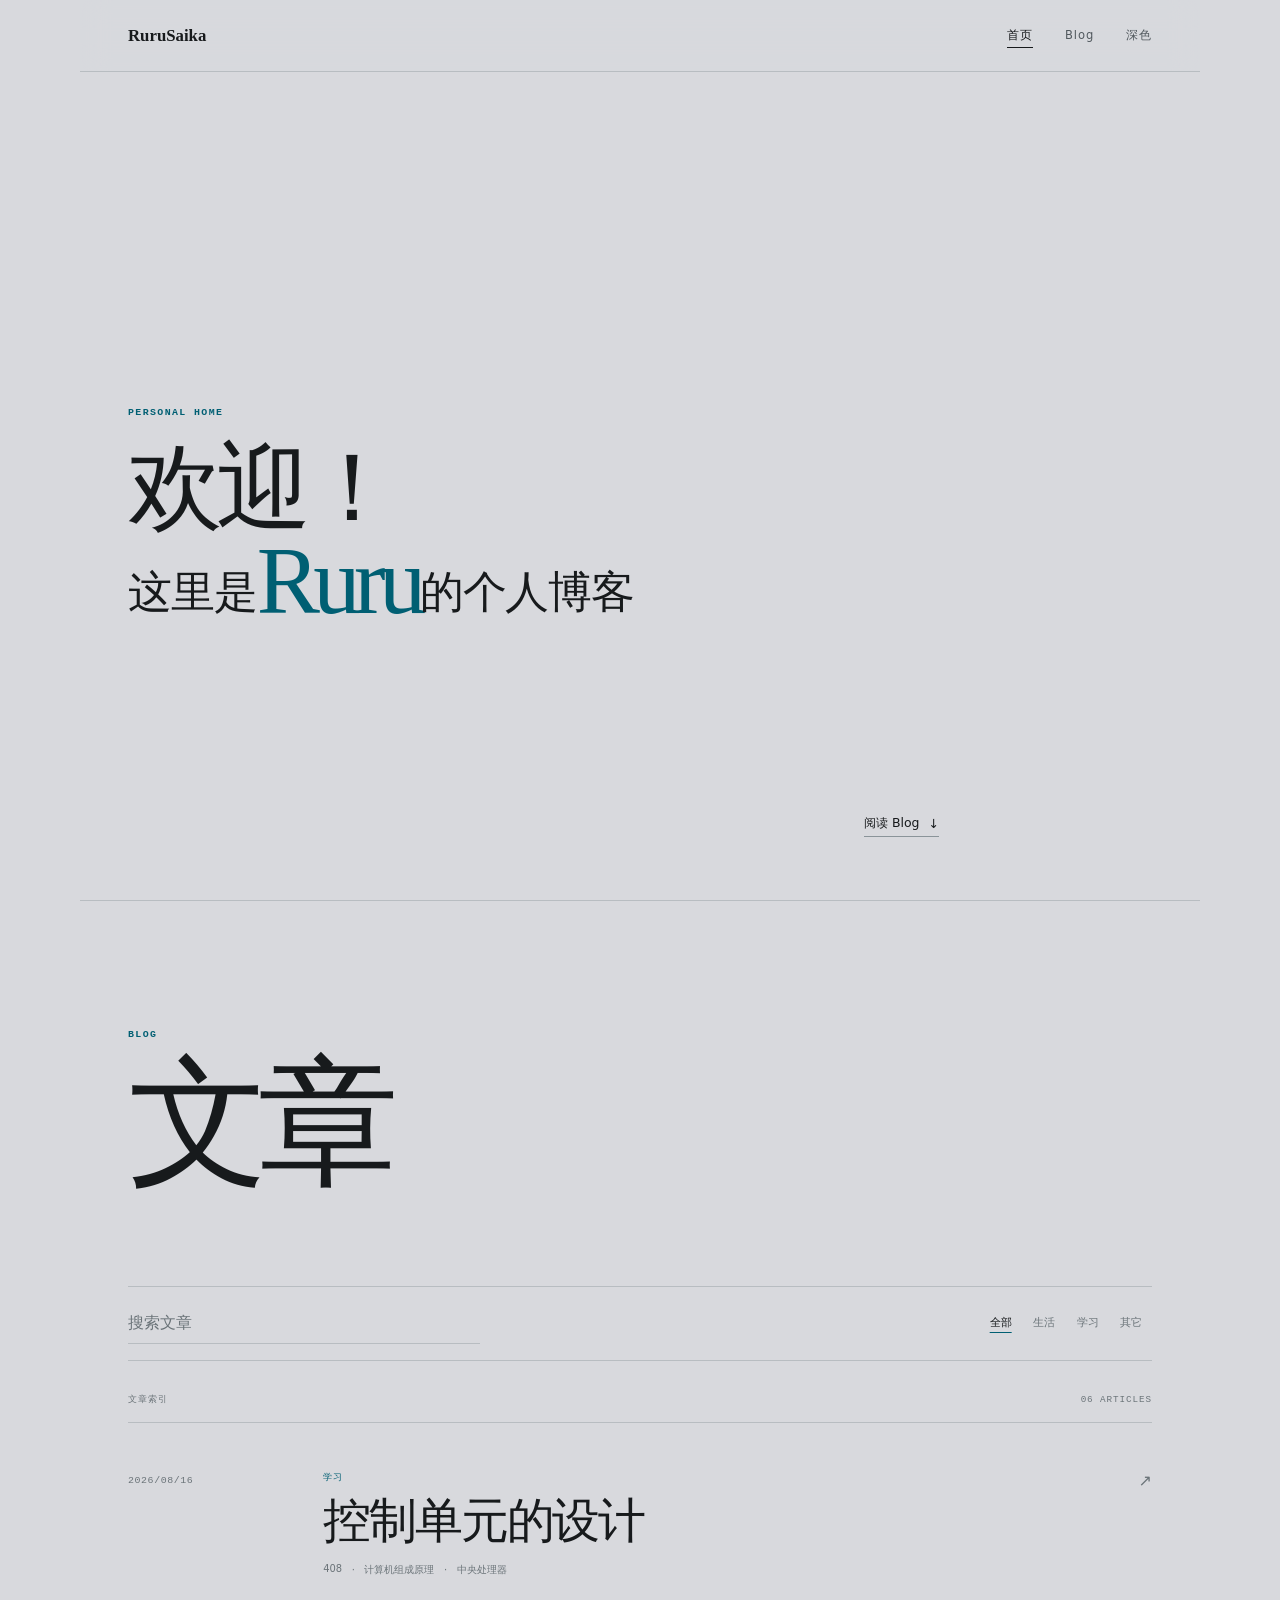
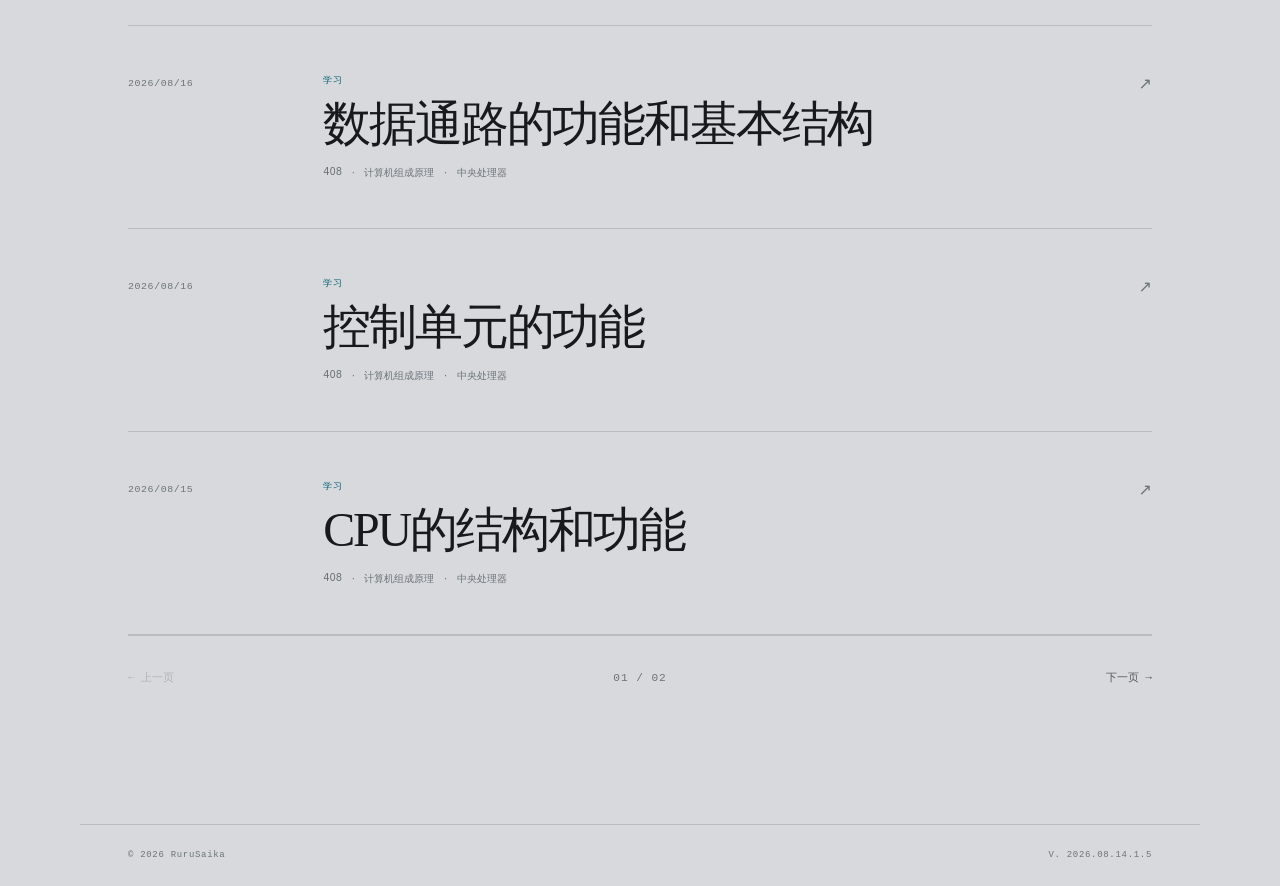
==== commit 6d193848: "Add dedicated blog article pages" ====
--- a/index.html
+++ b/index.html
@@ -32,13 +32,13 @@
     <link rel="apple-touch-icon" href="static/img/apple-touch-icon-light-180.png" sizes="180x180" data-theme-favicon data-dark-href="static/img/apple-touch-icon-180.png" data-light-href="static/img/apple-touch-icon-light-180.png">
     <link rel="stylesheet" href="static/vendor/katex/katex.min.css?v=0.18.4">
     <link rel="stylesheet" href="static/css/fonts.css?v=2026.08.15.1">
-    <link rel="stylesheet" href="static/css/styles.css?v=2026.08.14.1.2">
+    <link rel="stylesheet" href="static/css/styles.css?v=2026.08.16.1">
     <script src="static/js/site-version.js?v=2026.08.14.1.2" defer></script>
     <script src="static/vendor/markdown-it/markdown-it.umd.min.js?v=15.0.0" defer></script>
     <script src="static/vendor/katex/katex.min.js?v=0.18.4" defer></script>
     <script src="static/vendor/katex/auto-render.min.js?v=0.18.4" defer></script>
     <script src="study/shared.js?v=2026.08.14.1.2" defer></script>
-    <script src="static/js/blog.js?v=2026.08.14.1.2" defer></script>
+    <script src="static/js/blog.js?v=2026.08.16.1" defer></script>
     <script src="static/js/script.js?v=2026.08.14.1.2" defer></script>
 </head>
 <body>
@@ -106,11 +106,6 @@
                     <button type="button" data-blog-page="next">下一页 →</button>
                 </nav>
             </div>
-
-            <article class="blog-reader" data-blog-reader hidden aria-live="polite">
-                <button class="blog-back" type="button" data-blog-back>← 返回全部文章</button>
-                <div data-blog-article><div class="blog-article-state">正在打开文章……</div></div>
-            </article>
         </section>
     </main>
 
--- a/static/css/styles.css
+++ b/static/css/styles.css
@@ -503,6 +503,7 @@
     cursor: pointer;
     font-size: 0.72rem;
     font-weight: 700;
+    text-decoration: none;
     transition: transform 160ms ease;
 }
 
@@ -526,13 +527,30 @@
 
 .blog-article-info span:first-child { color: var(--accent); }
 
-.blog-article-header h2 {
+.blog-article-header h1 {
     margin: 1.3rem 0 1.5rem;
     font-family: var(--serif);
     font-size: clamp(2.8rem, 8vw, 5.5rem);
     font-weight: 500;
     line-height: 1;
     letter-spacing: -0.06em;
+}
+
+.blog-missing {
+    min-height: calc(100svh - 13rem);
+    display: flex;
+    align-items: center;
+    border-bottom: 1px solid var(--line);
+}
+
+.blog-missing h1 {
+    max-width: 15ch;
+    margin: 0;
+    font-family: var(--serif);
+    font-size: clamp(2.7rem, 7vw, 5.5rem);
+    font-weight: 500;
+    line-height: 1.05;
+    letter-spacing: -0.055em;
 }
 
 .blog-article-header > p {
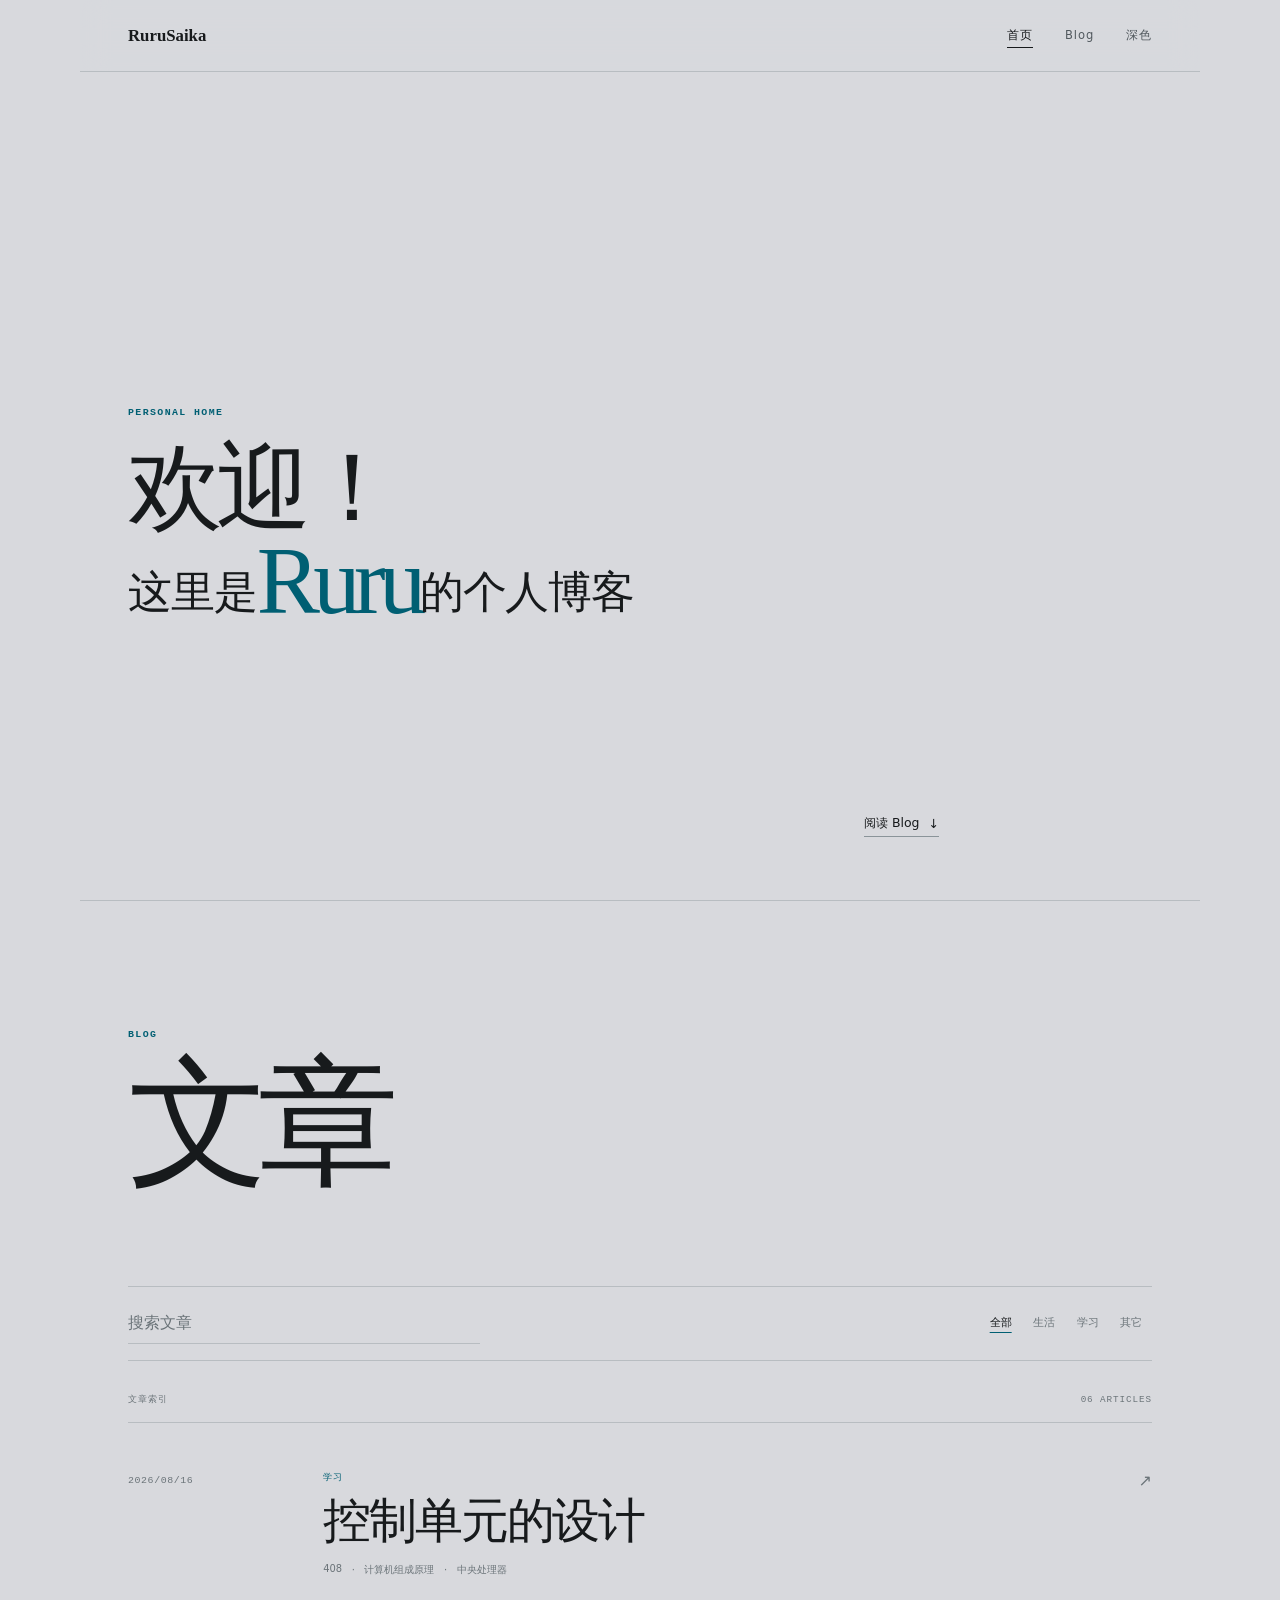
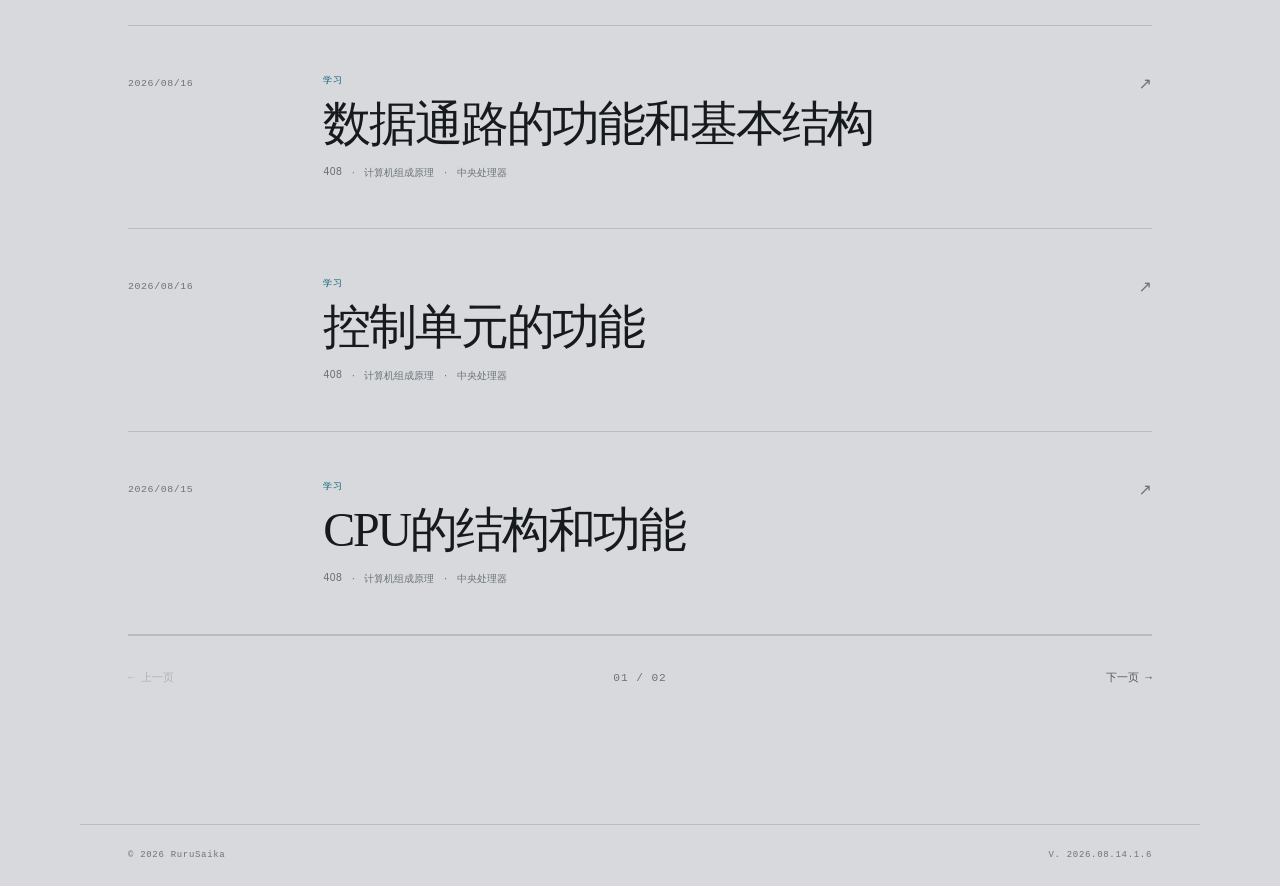
==== commit a184a72a: "Fix CJK strong emphasis after brackets" ====
--- a/index.html
+++ b/index.html
@@ -37,7 +37,7 @@
     <script src="static/vendor/markdown-it/markdown-it.umd.min.js?v=15.0.0" defer></script>
     <script src="static/vendor/katex/katex.min.js?v=0.18.4" defer></script>
     <script src="static/vendor/katex/auto-render.min.js?v=0.18.4" defer></script>
-    <script src="study/shared.js?v=2026.08.14.1.2" defer></script>
+    <script src="study/shared.js?v=2026.08.16.2" defer></script>
     <script src="static/js/blog.js?v=2026.08.16.1" defer></script>
     <script src="static/js/script.js?v=2026.08.14.1.2" defer></script>
 </head>
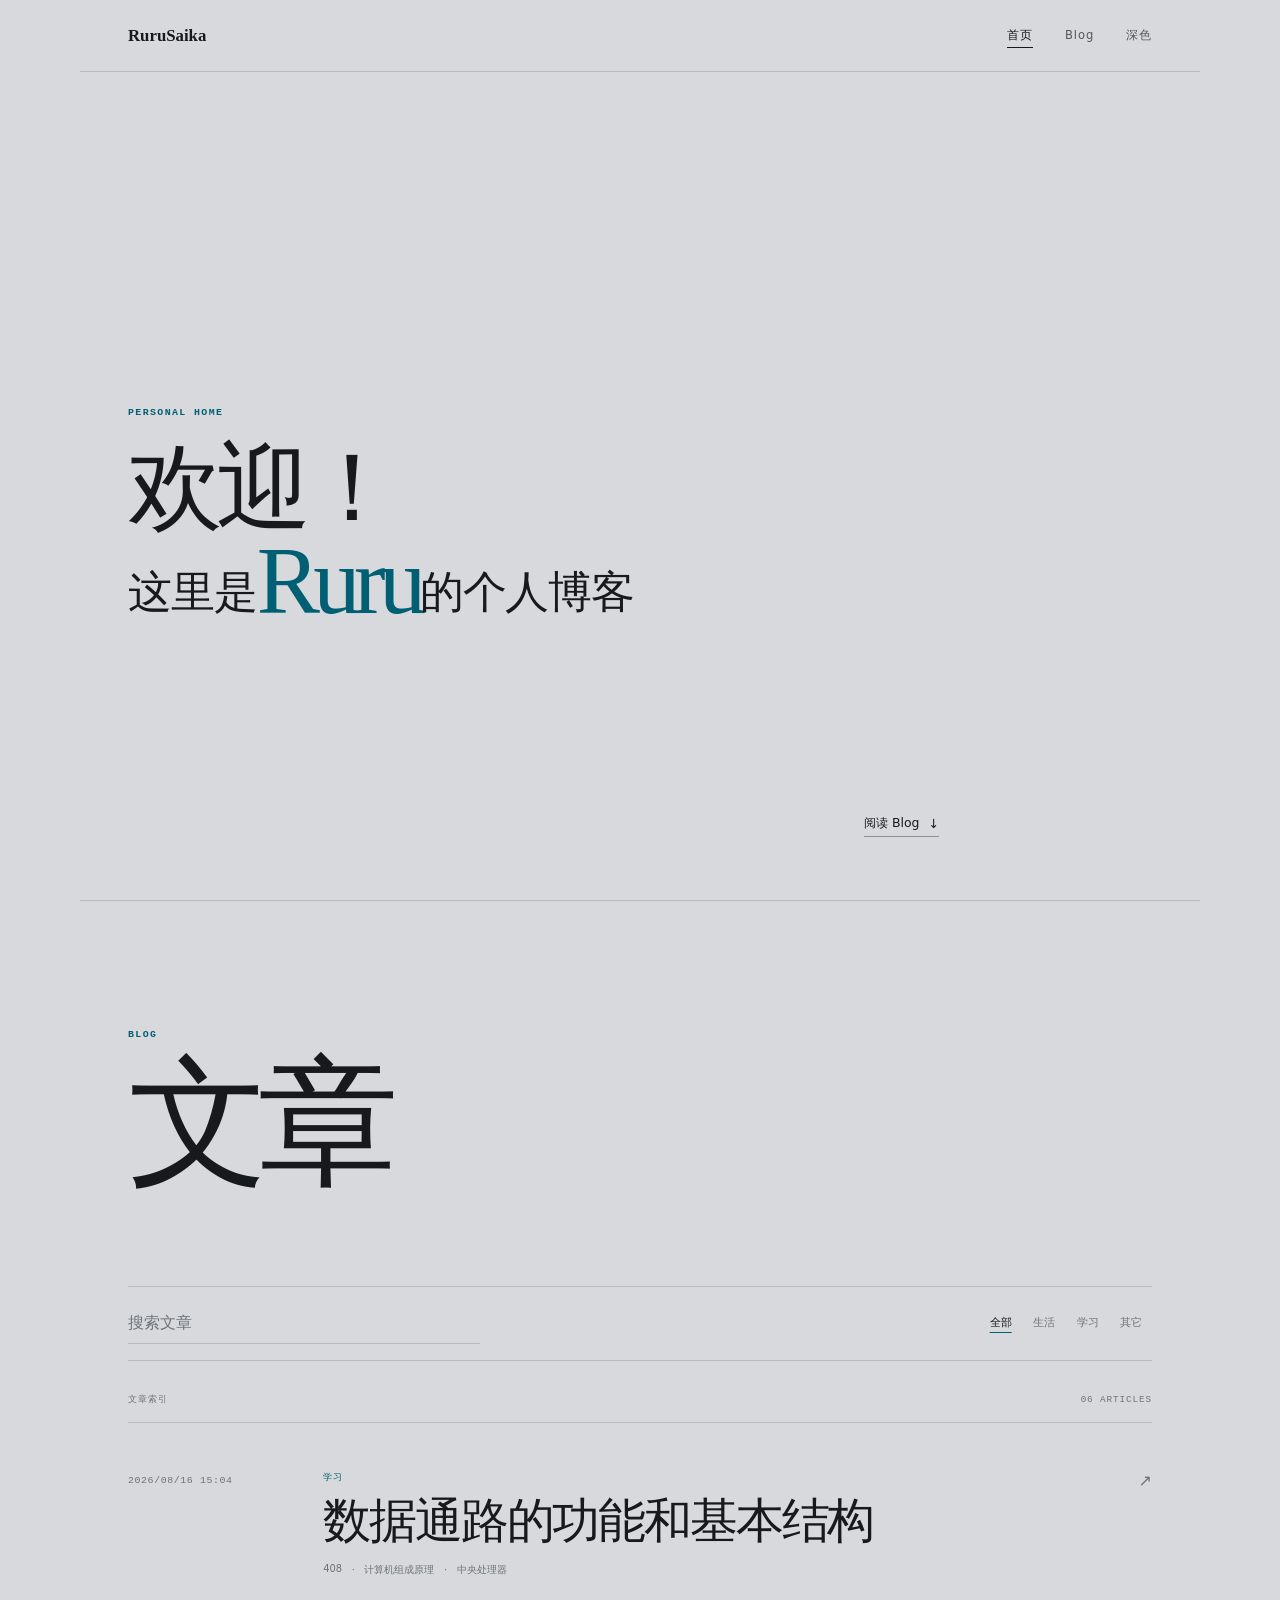
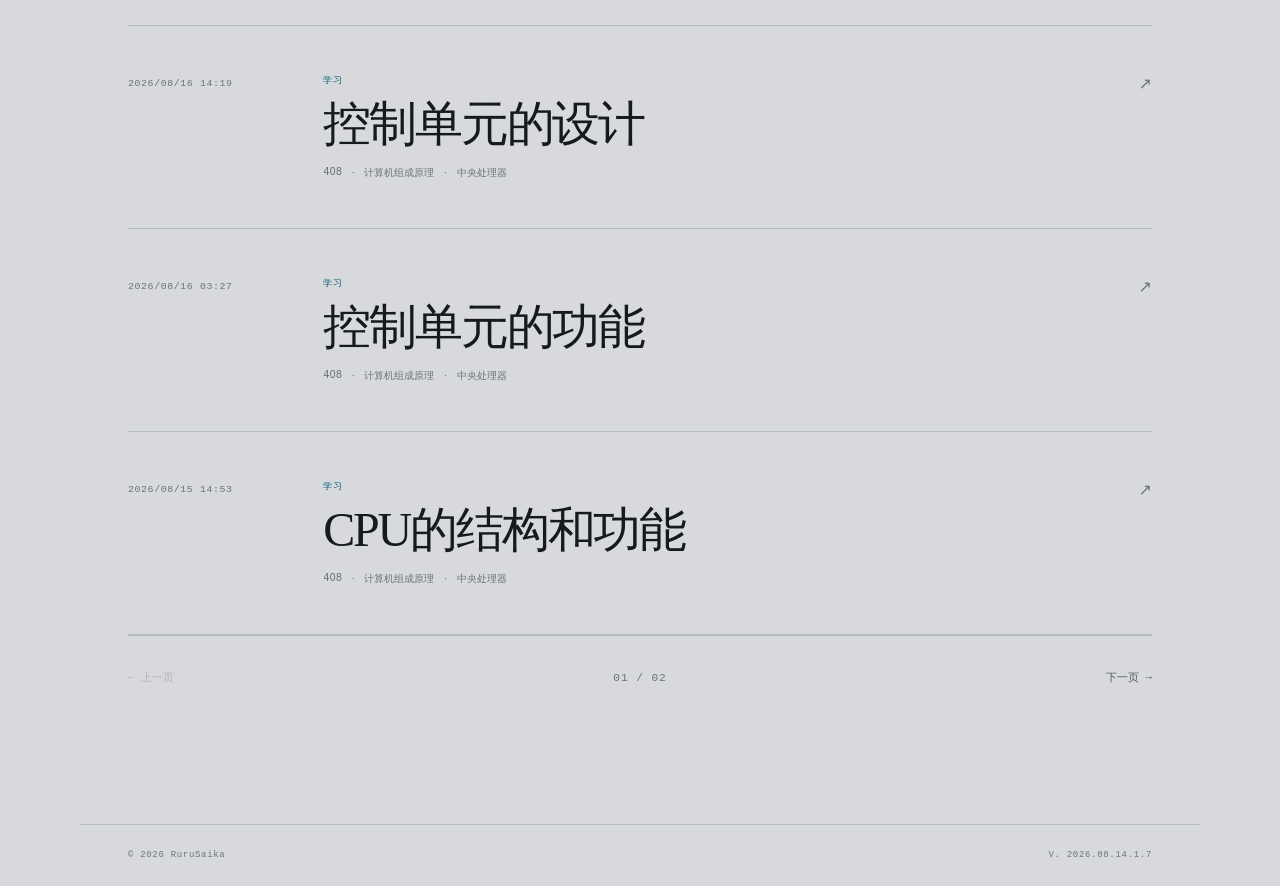
==== commit a573c828: "Show minute timestamps and pin post status" ====
--- a/index.html
+++ b/index.html
@@ -37,7 +37,7 @@
     <script src="static/vendor/markdown-it/markdown-it.umd.min.js?v=15.0.0" defer></script>
     <script src="static/vendor/katex/katex.min.js?v=0.18.4" defer></script>
     <script src="static/vendor/katex/auto-render.min.js?v=0.18.4" defer></script>
-    <script src="study/shared.js?v=2026.08.16.2" defer></script>
+    <script src="study/shared.js?v=2026.08.16.3" defer></script>
     <script src="static/js/blog.js?v=2026.08.16.1" defer></script>
     <script src="static/js/script.js?v=2026.08.14.1.2" defer></script>
 </head>
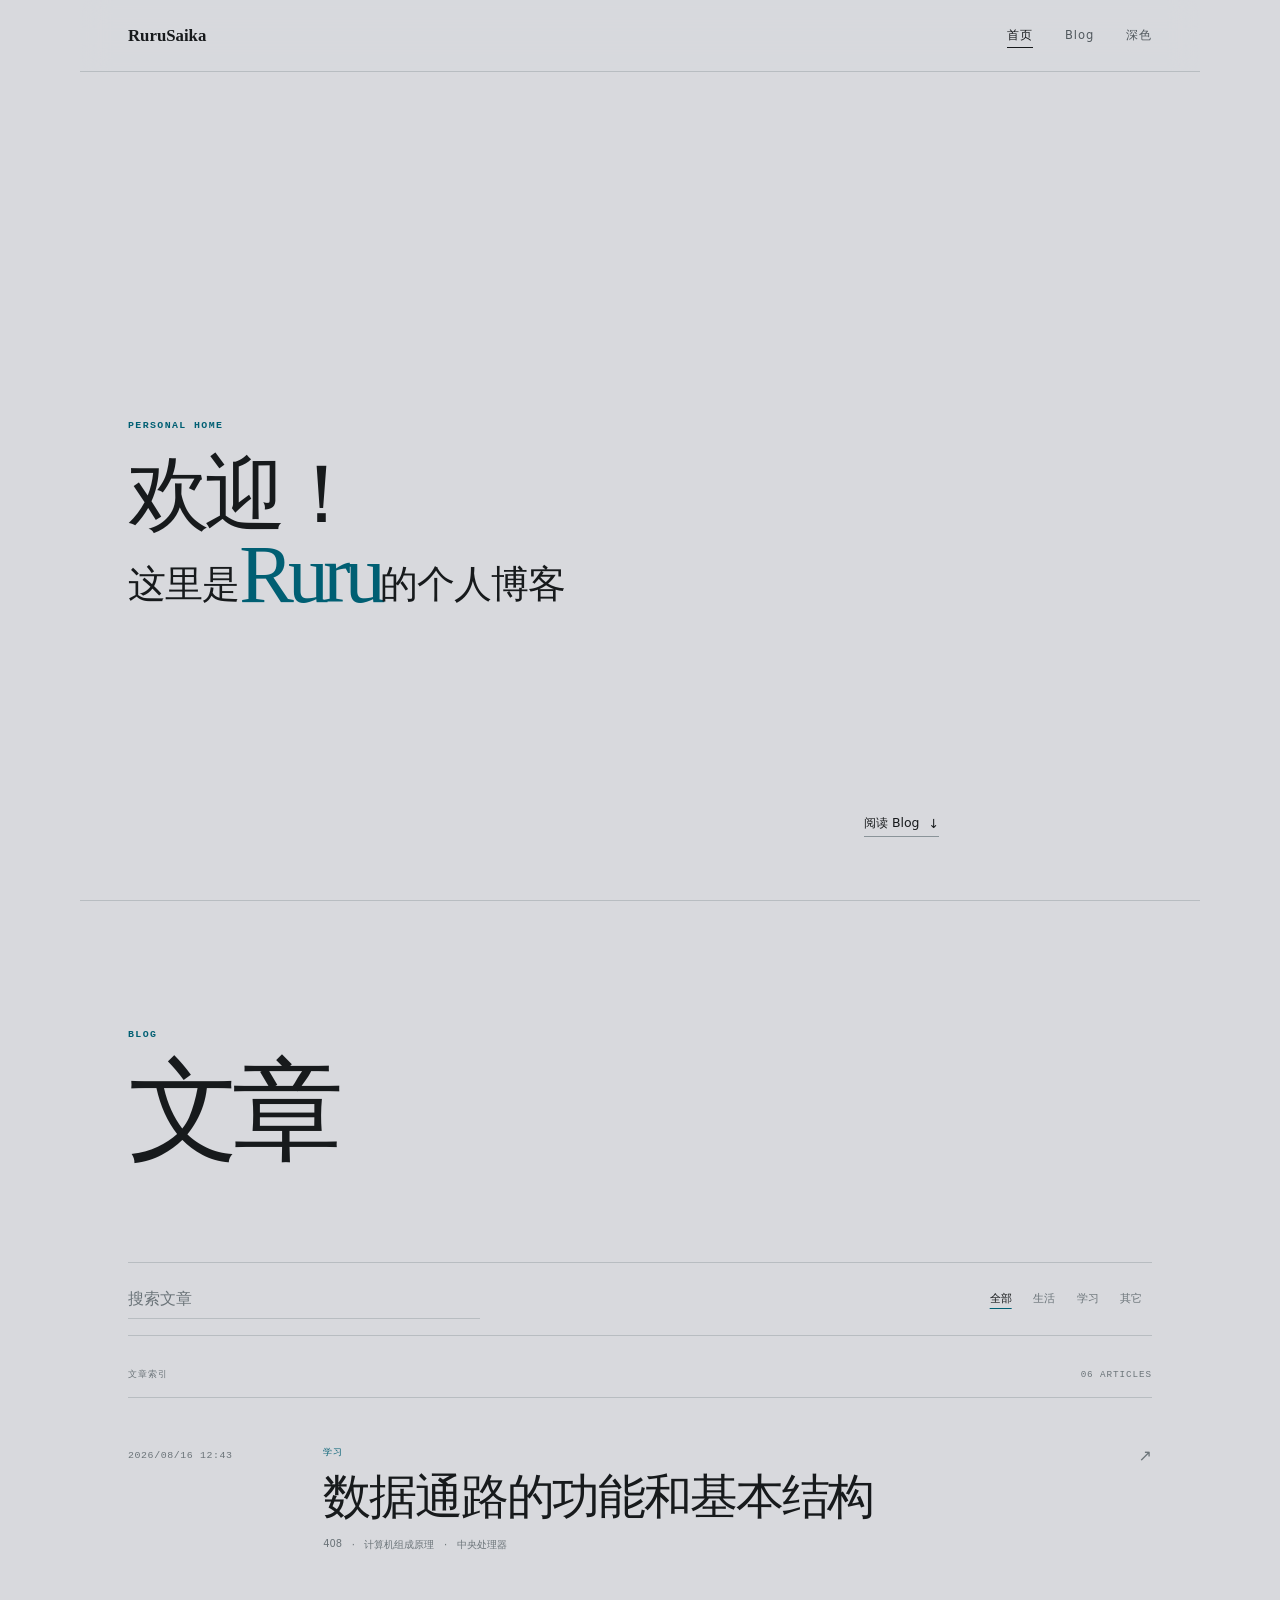
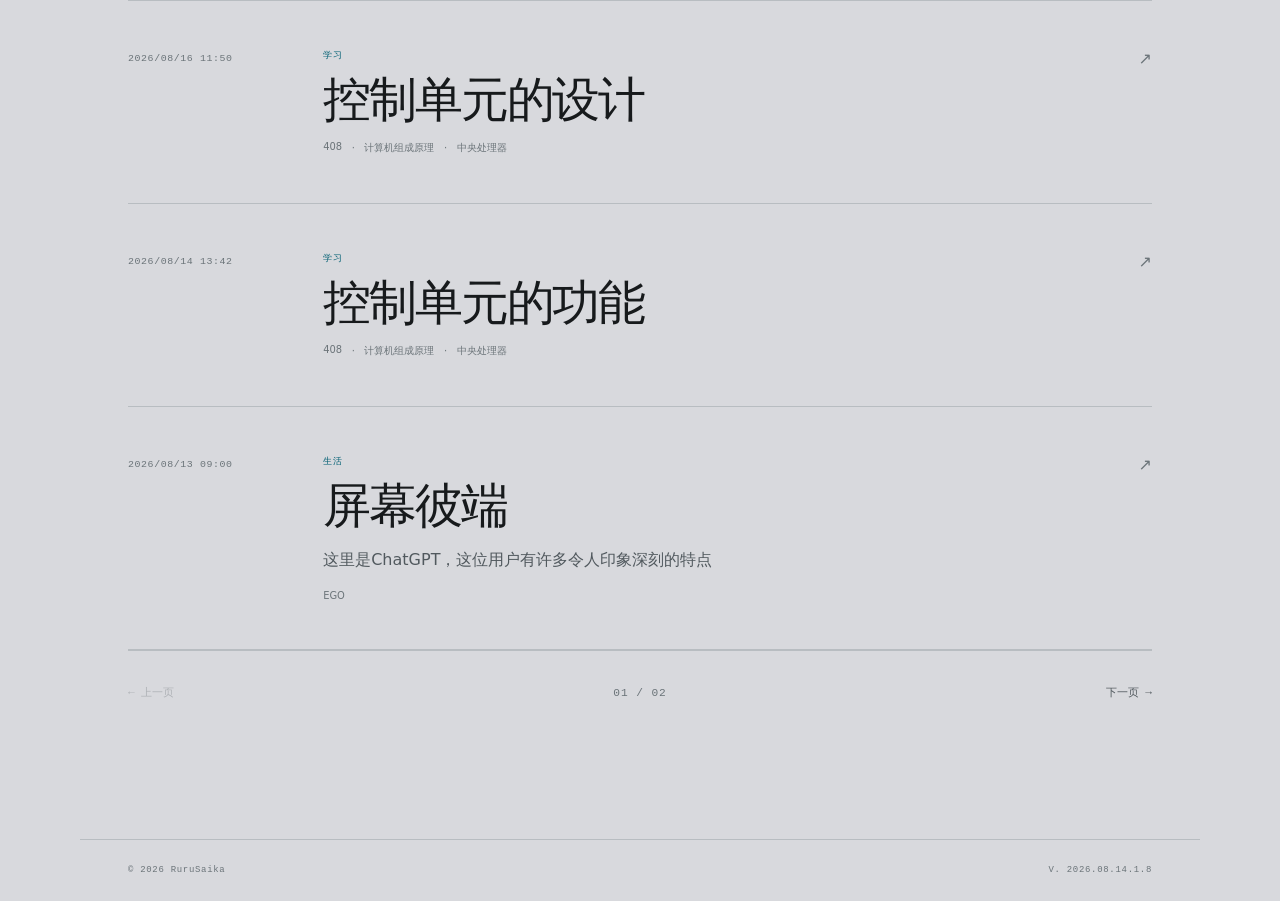
==== commit 4db8700c: "Refine editor layout and publish transparent favicons" ====
--- a/index.html
+++ b/index.html
@@ -26,13 +26,13 @@
     <meta name="twitter:title" content="RuruSaika — 个人主页">
     <meta name="twitter:description" content="RuruSaika 的个人主页与 Blog。">
     <title>RuruSaika — 个人主页</title>
-    <link rel="icon" href="static/img/favicon-light.svg" type="image/svg+xml" data-theme-favicon data-dark-href="static/img/favicon.svg" data-light-href="static/img/favicon-light.svg">
-    <link rel="icon" href="static/img/favicon-light.ico" sizes="any" data-theme-favicon data-dark-href="static/img/favicon.ico" data-light-href="static/img/favicon-light.ico">
-    <link rel="icon" href="static/img/favicon-light-32.png" type="image/png" sizes="32x32" data-theme-favicon data-dark-href="static/img/favicon-32.png" data-light-href="static/img/favicon-light-32.png">
-    <link rel="apple-touch-icon" href="static/img/apple-touch-icon-light-180.png" sizes="180x180" data-theme-favicon data-dark-href="static/img/apple-touch-icon-180.png" data-light-href="static/img/apple-touch-icon-light-180.png">
+    <link rel="icon" href="static/img/favicon-light.svg?v=2026.08.17.1" type="image/svg+xml" data-theme-favicon data-dark-href="static/img/favicon.svg?v=2026.08.17.1" data-light-href="static/img/favicon-light.svg?v=2026.08.17.1">
+    <link rel="icon" href="static/img/favicon-light.ico?v=2026.08.17.1" sizes="any" data-theme-favicon data-dark-href="static/img/favicon.ico?v=2026.08.17.1" data-light-href="static/img/favicon-light.ico?v=2026.08.17.1">
+    <link rel="icon" href="static/img/favicon-light-32.png?v=2026.08.17.1" type="image/png" sizes="32x32" data-theme-favicon data-dark-href="static/img/favicon-32.png?v=2026.08.17.1" data-light-href="static/img/favicon-light-32.png?v=2026.08.17.1">
+    <link rel="apple-touch-icon" href="static/img/apple-touch-icon-light-180.png?v=2026.08.17.1" sizes="180x180" data-theme-favicon data-dark-href="static/img/apple-touch-icon-180.png?v=2026.08.17.1" data-light-href="static/img/apple-touch-icon-light-180.png?v=2026.08.17.1">
     <link rel="stylesheet" href="static/vendor/katex/katex.min.css?v=0.18.4">
     <link rel="stylesheet" href="static/css/fonts.css?v=2026.08.15.1">
-    <link rel="stylesheet" href="static/css/styles.css?v=2026.08.16.1">
+    <link rel="stylesheet" href="static/css/styles.css?v=2026.08.16.2">
     <script src="static/js/site-version.js?v=2026.08.14.1.2" defer></script>
     <script src="static/vendor/markdown-it/markdown-it.umd.min.js?v=15.0.0" defer></script>
     <script src="static/vendor/katex/katex.min.js?v=0.18.4" defer></script>
--- a/static/css/styles.css
+++ b/static/css/styles.css
@@ -171,7 +171,7 @@
 .hero h1 {
     margin: 0;
     font-family: var(--serif);
-    font-size: clamp(4rem, 7.4vw, 7rem);
+    font-size: clamp(3.4rem, 6.4vw, 5.8rem);
     font-weight: 500;
     line-height: 0.98;
     letter-spacing: -0.07em;
@@ -225,7 +225,7 @@
 .blog-heading h2 {
     margin: 0;
     font-family: var(--serif);
-    font-size: clamp(4.5rem, 11vw, 9rem);
+    font-size: clamp(3.8rem, 9vw, 7rem);
     font-weight: 500;
     line-height: 0.85;
     letter-spacing: -0.075em;
@@ -530,7 +530,7 @@
 .blog-article-header h1 {
     margin: 1.3rem 0 1.5rem;
     font-family: var(--serif);
-    font-size: clamp(2.8rem, 8vw, 5.5rem);
+    font-size: clamp(2.4rem, 6vw, 4.4rem);
     font-weight: 500;
     line-height: 1;
     letter-spacing: -0.06em;
@@ -547,7 +547,7 @@
     max-width: 15ch;
     margin: 0;
     font-family: var(--serif);
-    font-size: clamp(2.7rem, 7vw, 5.5rem);
+    font-size: clamp(2.3rem, 6vw, 4.4rem);
     font-weight: 500;
     line-height: 1.05;
     letter-spacing: -0.055em;
@@ -579,8 +579,8 @@
     line-height: 1.25;
 }
 
-.blog-article-body h1, .blog-article-body h2 { padding-bottom: 0.45rem; border-bottom: 1px solid var(--line); font-size: 1.9rem; }
-.blog-article-body h3 { font-size: 1.45rem; }
+.blog-article-body h1, .blog-article-body h2 { padding-bottom: 0.45rem; border-bottom: 1px solid var(--line); font-size: 1.7rem; }
+.blog-article-body h3 { font-size: 1.3rem; }
 .blog-article-body p { margin: 1.2rem 0; }
 .blog-article-body a { color: var(--accent); text-underline-offset: 0.2em; }
 .blog-article-body u { text-decoration-color: var(--accent); }
@@ -698,8 +698,8 @@
     .main-nav { gap: 0.9rem; }
     .main-nav a:first-child { display: none; }
     .hero { min-height: calc(100svh - 4rem); padding-top: 4rem; }
-    .hero h1 { font-size: clamp(2.6rem, 10.8vw, 4.1rem); }
-    .blog-heading h2 { font-size: clamp(4.2rem, 22vw, 6.5rem); }
+    .hero h1 { font-size: clamp(2.3rem, 9.5vw, 3.4rem); }
+    .blog-heading h2 { font-size: clamp(3.4rem, 18vw, 5.2rem); }
     .blog-controls { align-items: flex-start; flex-direction: column; }
     .blog-card { grid-template-columns: 1fr auto; gap: 1.1rem; }
     .blog-date { grid-column: 1 / -1; }
